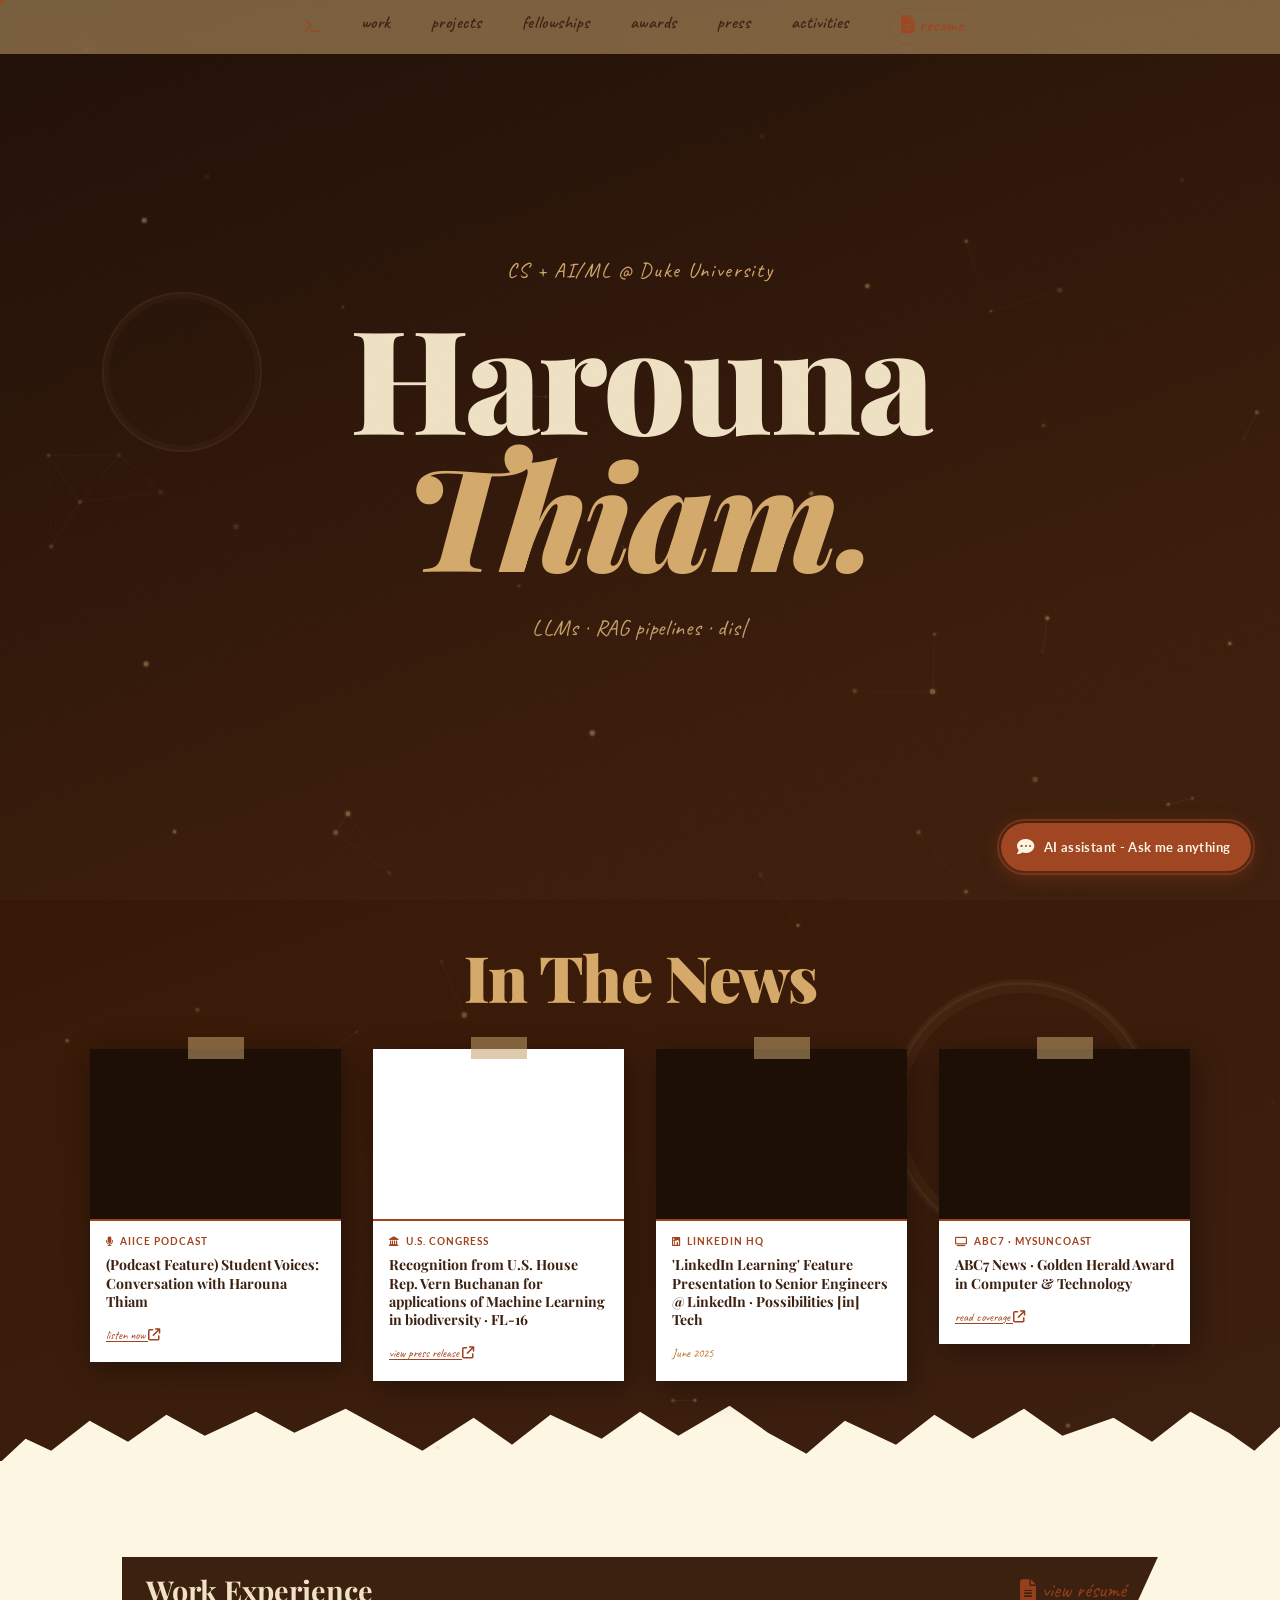
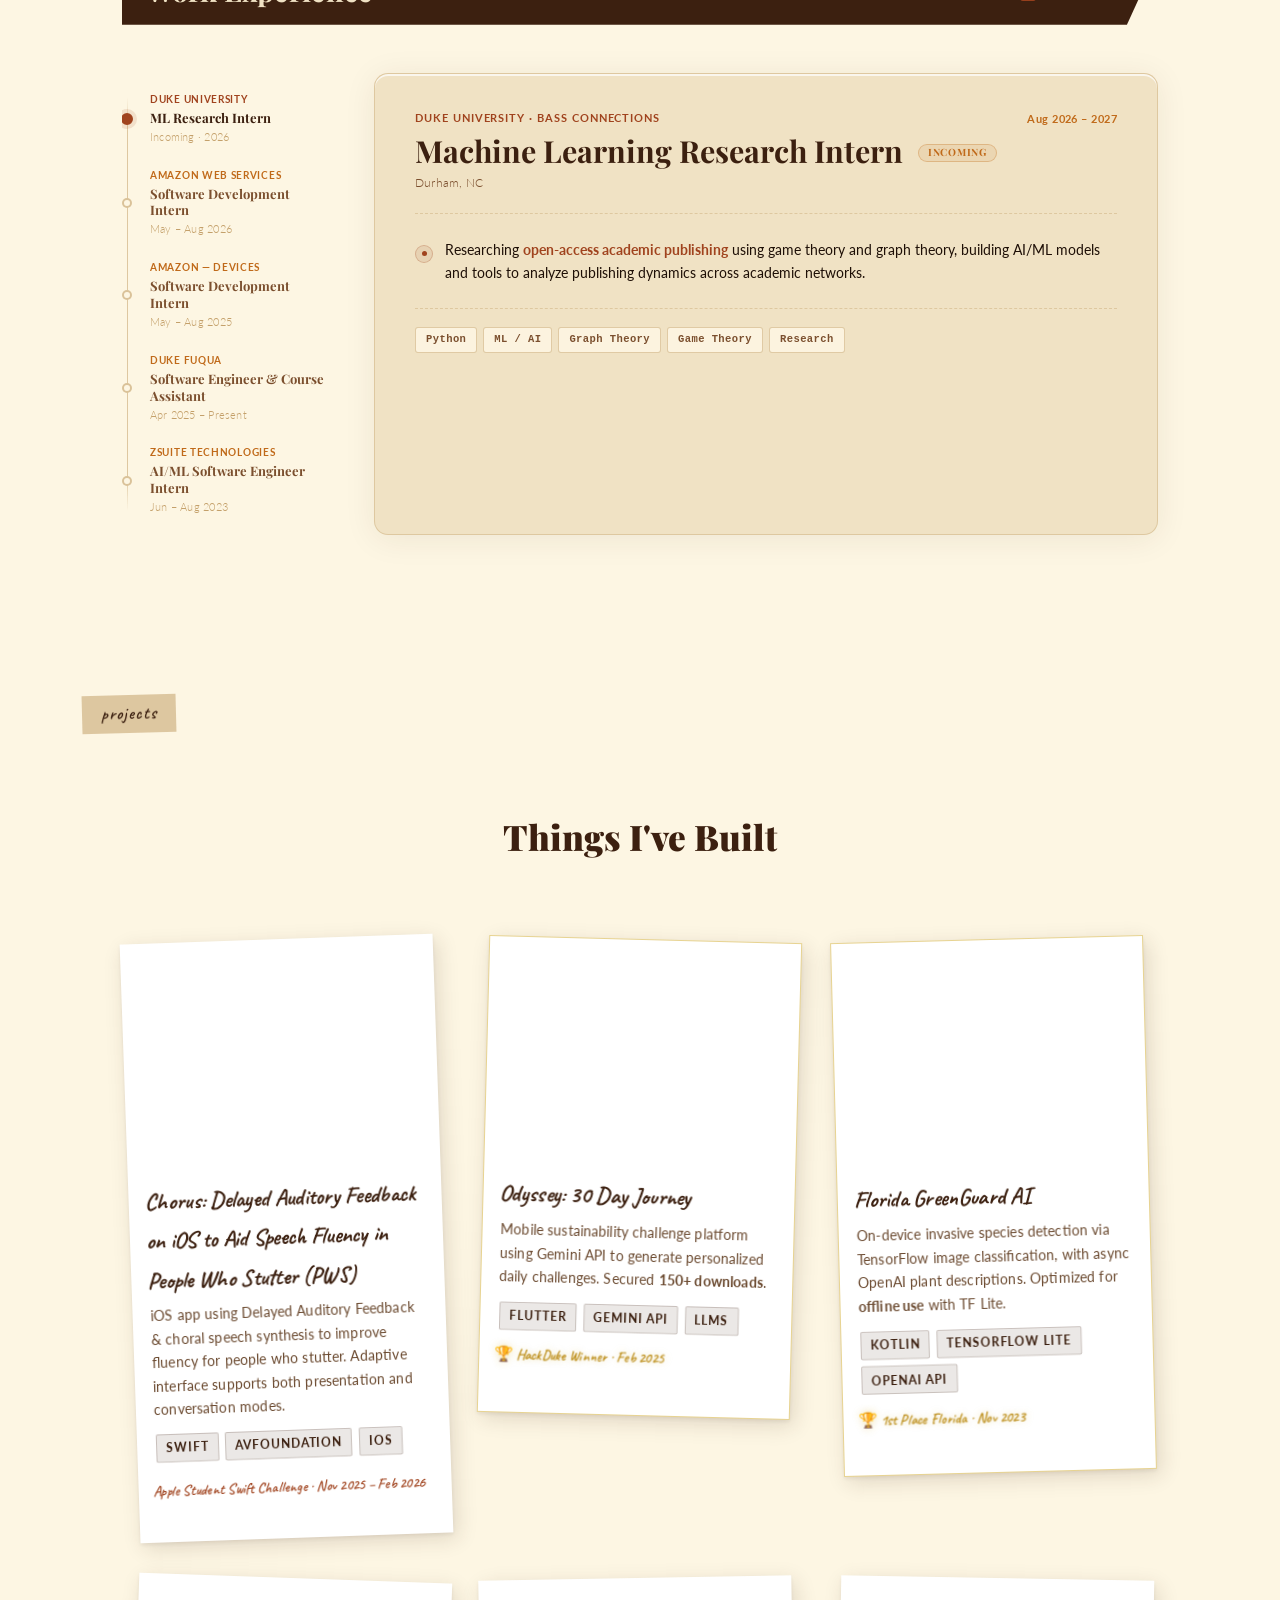
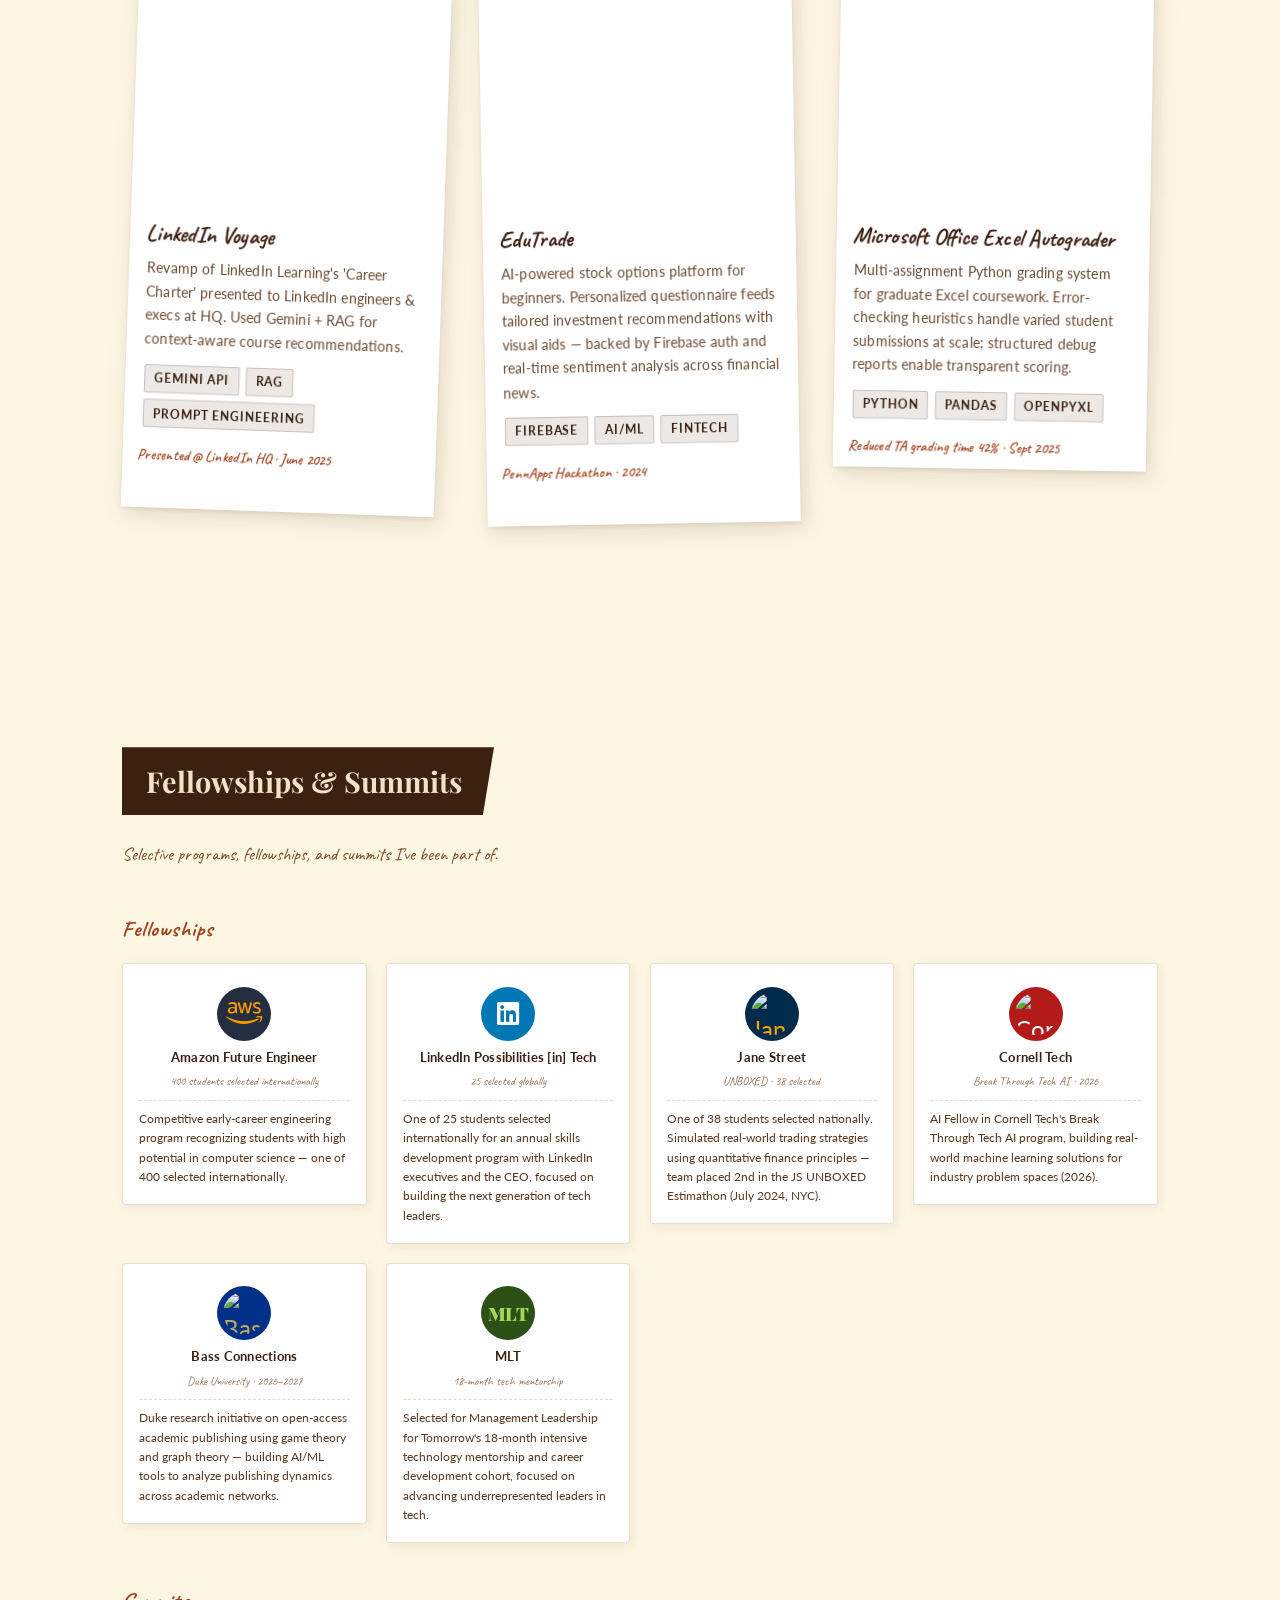
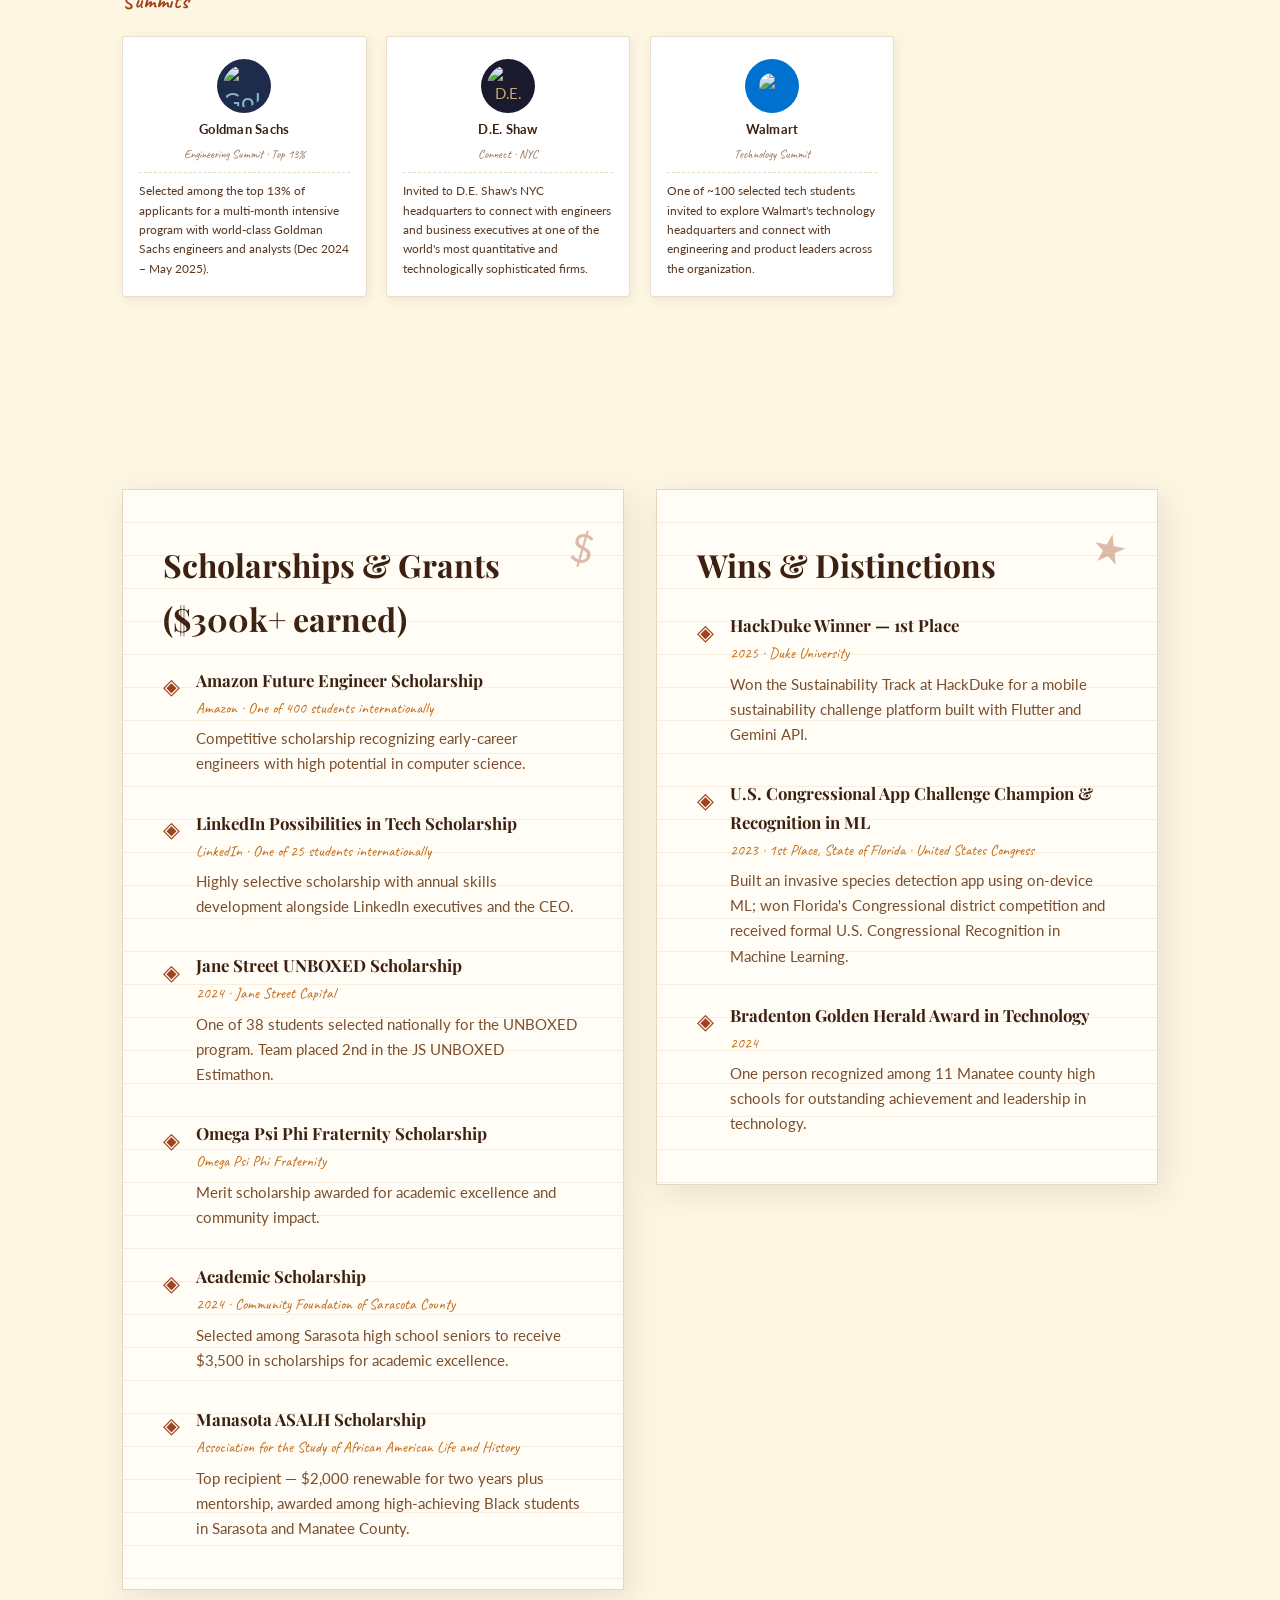
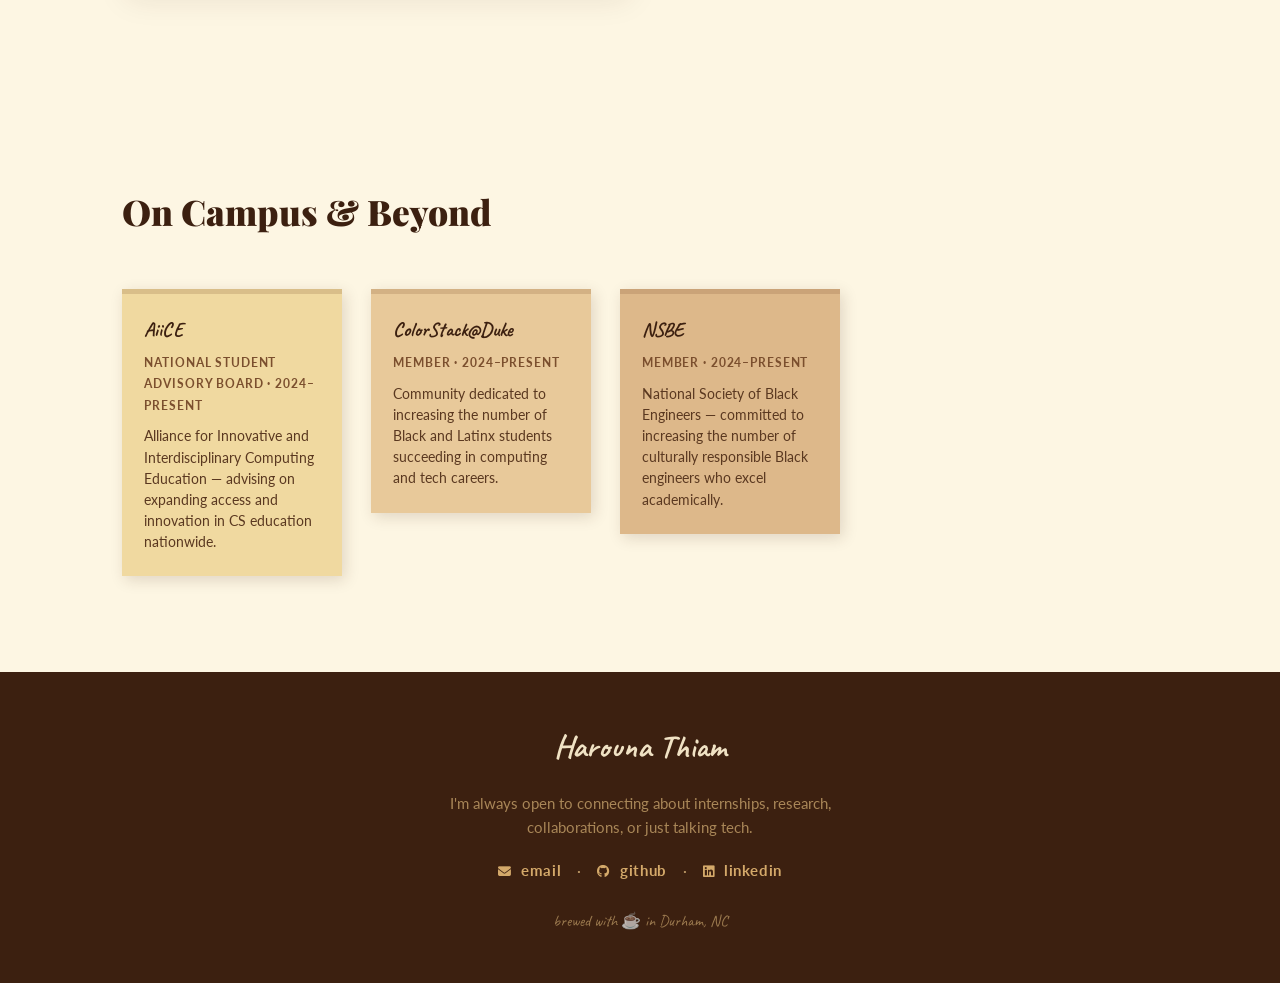
==== legacy-website/index-unused.html @ ed415235 "compressed legacy code into new directory" ====
<!DOCTYPE html>
<html lang="en">
<head>
  <meta charset="UTF-8" />
  <meta name="viewport" content="width=device-width, initial-scale=1.0" />
  <title>Harouna Thiam</title>
  <link rel="icon" type="image/png" href="favicon.png" />
  <link rel="preconnect" href="https://fonts.googleapis.com" />
  <link href="https://fonts.googleapis.com/css2?family=Playfair+Display:ital,wght@0,400;0,700;0,900;1,400;1,700&family=Caveat:wght@400;600;700&family=Lato:wght@300;400;700&display=swap" rel="stylesheet" />
  <link rel="stylesheet" href="https://cdnjs.cloudflare.com/ajax/libs/font-awesome/6.5.2/css/all.min.css" crossorigin="anonymous" />
  <link rel="stylesheet" href="styles.css" />
  <meta property="og:title" content="Harouna Thiam" />
  <meta property="og:description" content="CS + AI/ML @ Duke University. SWE Intern @ AWS EKS." />
  <meta property="og:image" content="https://www.harounathiam.dev/logos-assets/og-image.png" />
  <meta property="og:url" content="https://www.harounathiam.dev" />
  <meta property="og:type" content="website" />
</head>
<body>

  <!-- Grain overlay -->
  <div class="grain"></div>

  <!-- Nav -->
  <nav class="tape-nav">
    <div class="tape-strip">
      <span class="nav-icon"><i class="fa-solid fa-terminal"></i></span>
      <a href="#work">work</a>
      <a href="#projects">projects</a>
      <a href="#affiliations">fellowships</a>
      <a href="#awards">awards</a>
      <a href="#press">press</a>
      <a href="#extras">activities</a>
      <a href="Harouna_Thiam-Resume-.pdf" target="_blank" rel="noopener" class="nav-resume"><i class="fa-solid fa-file-lines"></i> resume</a>
    </div>
  </nav>

  <!-- ═══════════════════════ HERO ═══════════════════════ -->
  <div class="hero-press-wrapper">
    <canvas id="hero-canvas"></canvas>
    <div class="coffee-ring ring-1"></div>
    <div class="coffee-ring ring-2"></div>

    <section class="hero" id="home">
      <div class="hero-content">
        <p class="hero-label caveat">CS + AI/ML @ Duke University</p>
        <h1 class="hero-name">Harouna<br /><em>Thiam.</em></h1>
        <p class="hero-sub caveat" id="typewriter"></p>
      </div>
    </section>

    <!-- ═══════════════════════ PRESS STRIP ═══════════════════════ -->
    <div class="press-strip" id="press">
    <div class="press-inner">
      <h3 class="press-heading">In The News</h3>
      <div class="press-cards">

        <a class="press-card reveal" href="https://podcasts.apple.com/us/podcast/student-voices-conversation-with-harouna-thiam/id1869111742?i=1000761312478" target="_blank" rel="noopener" style="--prot: -2deg; --delay: 0s">
          <div class="press-card-img" style="background-image: url('logos-assets/Podcast.png'); background-size: cover; background-position: 20% center;"></div>
          <div class="press-card-body">
            <span class="press-card-tag"><i class="fa-solid fa-microphone"></i> AiiCE Podcast</span>
            <p class="press-card-title">(Podcast Feature) Student Voices: Conversation with Harouna Thiam</p>
            <span class="press-card-cta caveat">listen now <i class="fa-solid fa-arrow-up-right-from-square"></i></span>
          </div>
        </a>

        <a class="press-card reveal" href="https://www.congressionalappchallenge.us/23-fl16/" target="_blank" rel="noopener" style="--prot: 1.5deg; --delay: 0.1s">
          <div class="press-card-img" style="background-image: url('logos-assets/Hackathon_pic.png'); background-size: cover; background-position: center top; background-color: #fff;"></div>
          <div class="press-card-body">
            <span class="press-card-tag"><i class="fa-solid fa-landmark"></i> U.S. Congress</span>
            <p class="press-card-title">Recognition from U.S. House Rep. Vern Buchanan for applications of Machine Learning in biodiversity · FL&#8209;16</p>
            <span class="press-card-cta caveat">view press release <i class="fa-solid fa-arrow-up-right-from-square"></i></span>
          </div>
        </a>

        <div class="press-card reveal" style="--prot: -1.5deg; --delay: 0.2s">
          <div class="press-card-img" style="background-image: url('logos-assets/Presentation_pic.jpeg'); background-size: cover; background-position: center 15%;"></div>
          <div class="press-card-body">
            <span class="press-card-tag"><i class="fa-brands fa-linkedin"></i> LinkedIn HQ</span>
            <p class="press-card-title">'LinkedIn Learning' Feature Presentation to Senior Engineers @ LinkedIn · Possibilities [in] Tech</p>
            <span class="press-card-date caveat">June 2025</span>
          </div>
        </div>

        <a class="press-card reveal" href="https://www.mysuncoast.com/2024/04/12/47th-annual-golden-herald-awards-honor-manatee-county-students/" target="_blank" rel="noopener" style="--prot: 2deg; --delay: 0.3s">
          <div class="press-card-img" style="background-image: url('logos-assets/Award_pic.png'); background-size: cover; background-position: center center;"></div>
          <div class="press-card-body">
            <span class="press-card-tag"><i class="fa-solid fa-tv"></i> ABC7 · MySuncoast</span>
            <p class="press-card-title">ABC7 News · Golden Herald Award in Computer &amp; Technology</p>
            <span class="press-card-cta caveat">read coverage <i class="fa-solid fa-arrow-up-right-from-square"></i></span>
          </div>
        </a>

      </div>
    </div>
  </div>

    <div class="torn-bottom"></div>
  </div><!-- /.hero-press-wrapper -->

  <!-- ═══════════════════════ WORK ═══════════════════════ -->
  <section class="section work-section" id="work">
    <div class="section-header-strip reveal" style="display:flex; align-items:center; justify-content:space-between;">
      <h2>Work Experience</h2>
      <a href="Harouna_Thiam-Resume-.pdf" target="_blank" rel="noopener" class="resume-link-inline caveat"><i class="fa-solid fa-file-lines"></i> view résumé</a>
    </div>

    <div class="exp-container reveal" id="exp-container">

      <!-- Mobile dot indicators -->
      <div class="exp-dots" id="exp-dots"></div>

      <!-- LEFT: timeline nav -->
      <nav class="exp-timeline" aria-label="Experience list">

        <div class="exp-timeline-item active" data-target="exp-bass" role="button" tabindex="0">
          <div class="exp-tl-company">Duke University</div>
          <div class="exp-tl-role">ML Research Intern</div>
          <div class="exp-tl-date">Incoming · 2026</div>
        </div>

        <div class="exp-timeline-item" data-target="exp-eks" role="button" tabindex="0">
          <div class="exp-tl-company">Amazon Web Services</div>
          <div class="exp-tl-role">Software Development Intern</div>
          <div class="exp-tl-date">May – Aug 2026</div>
        </div>

        <div class="exp-timeline-item" data-target="exp-tablet" role="button" tabindex="0">
          <div class="exp-tl-company">Amazon — Devices</div>
          <div class="exp-tl-role">Software Development Intern</div>
          <div class="exp-tl-date">May – Aug 2025</div>
        </div>

        <div class="exp-timeline-item" data-target="exp-fuqua" role="button" tabindex="0">
          <div class="exp-tl-company">Duke Fuqua</div>
          <div class="exp-tl-role">Software Engineer &amp; Course Assistant</div>
          <div class="exp-tl-date">Apr 2025 – Present</div>
        </div>

        <div class="exp-timeline-item" data-target="exp-zsuite" role="button" tabindex="0">
          <div class="exp-tl-company">ZSuite Technologies</div>
          <div class="exp-tl-role">AI/ML Software Engineer Intern</div>
          <div class="exp-tl-date">Jun – Aug 2023</div>
        </div>

      </nav>

      <!-- RIGHT: detail panels -->
      <div class="exp-detail">

        <!-- AWS EKS -->
        <div class="exp-panel" id="exp-eks">
          <div class="exp-panel-header">
            <div class="exp-panel-header-left">
              <div class="exp-panel-eyebrow">Amazon Web Services · Elastic Kubernetes Service</div>
              <h3 class="exp-panel-role">
                Software Development Intern
                <span class="exp-status-badge badge-returning">Returning</span>
              </h3>
              <div class="exp-panel-meta">Santa Clara, CA</div>
            </div>
            <div class="exp-panel-date-badge">
              <div class="exp-badge-period">May – Aug 2026</div>
              <div class="exp-badge-location">Cloud-native Kubernetes</div>
            </div>
          </div>
          <div class="exp-bullets">
            <div class="exp-bullet">
              <div class="exp-bullet-dot"></div>
              <p class="exp-bullet-text">Returning internship on the EKS team, focusing on <strong>cloud-native Kubernetes infrastructure at scale</strong>.</p>
            </div>
          </div>
          <div class="exp-skills">
          </div>
        </div>

        <!-- Amazon Devices -->
        <div class="exp-panel" id="exp-tablet">
          <div class="exp-panel-header">
            <div class="exp-panel-header-left">
              <div class="exp-panel-eyebrow">Amazon · Devices — Fire Tablet Launcher</div>
              <h3 class="exp-panel-role">Software Development Intern</h3>
              <div class="exp-panel-meta">Seattle, WA</div>
            </div>
            <div class="exp-panel-date-badge">
              <div class="exp-badge-period">May – Aug 2025</div>
            </div>
          </div>
          <div class="exp-bullets">
            <div class="exp-bullet">
              <div class="exp-bullet-dot"></div>
              <p class="exp-bullet-text">Built a serverless cloud workflow using <strong>Java and AWS Step Functions</strong> to automate JSON data transformation with LLMs — reduced processing time by <strong>87%</strong> via distributed parallel map states with Bedrock.</p>
            </div>
            <div class="exp-bullet">
              <div class="exp-bullet-dot"></div>
              <p class="exp-bullet-text">Designed a callback token mechanism with <strong>TypeScript SNS listeners</strong> and Lambda gateways to synchronize validation responses.</p>
            </div>
            <div class="exp-bullet">
              <div class="exp-bullet-dot"></div>
              <p class="exp-bullet-text">Implemented an Utterance Validation Framework with <strong>S3 handoffs</strong> to validate Alexa text-to-speech across pipeline states.</p>
            </div>
            <div class="exp-bullet">
              <div class="exp-bullet-dot"></div>
              <p class="exp-bullet-text">Ensured code quality with automated testing suites (unit, integration, load) using <strong>JUnit</strong>, integrated into CI/CD.</p>
            </div>
          </div>
          <div class="exp-skills">
            <span class="exp-skill-chip">Java</span>
            <span class="exp-skill-chip">TypeScript</span>
            <span class="exp-skill-chip">AWS Bedrock</span>
            <span class="exp-skill-chip">AWS Step Functions</span>
            <span class="exp-skill-chip">AWS Lambda</span>
            <span class="exp-skill-chip">AWS SNS</span>
            <span class="exp-skill-chip">S3</span>
            <span class="exp-skill-chip">JUnit</span>
            <span class="exp-skill-chip">CI/CD</span>
          </div>
        </div>

        <!-- Fuqua -->
        <div class="exp-panel" id="exp-fuqua">
          <div class="exp-panel-header">
            <div class="exp-panel-header-left">
              <div class="exp-panel-eyebrow">Duke Fuqua School of Business · Technology &amp; Operations</div>
              <h3 class="exp-panel-role">Software Engineer &amp; Course Assistant</h3>
              <div class="exp-panel-meta">Durham, NC</div>
            </div>
            <div class="exp-panel-date-badge">
              <div class="exp-badge-period">Apr 2025 – Present</div>
            </div>
          </div>
          <div class="exp-bullets">
            <div class="exp-bullet">
              <div class="exp-bullet-dot"></div>
              <p class="exp-bullet-text">Built and deployed a course autograder using <strong>Python, Pandas, and Openpyxl</strong> — decreased TA grading time by <strong>42%</strong>.</p>
            </div>
            <div class="exp-bullet">
              <div class="exp-bullet-dot"></div>
              <p class="exp-bullet-text">Integrated generative AI prompts across <strong>150+ pages of graduate textbooks</strong> for AI-assisted learning instructions.</p>
            </div>
            <div class="exp-bullet">
              <div class="exp-bullet-dot"></div>
              <p class="exp-bullet-text">Facilitated the integration of a new <strong>LMS</strong> for AI-enhanced graduate student learning.</p>
            </div>
            <div class="exp-bullet">
              <div class="exp-bullet-dot"></div>
              <p class="exp-bullet-text">Overseeing TA team for a course of <strong>400+ students</strong>, delegating grading and coordinating logistics.</p>
            </div>
          </div>
          <div class="exp-skills">
            <span class="exp-skill-chip">Python</span>
            <span class="exp-skill-chip">Pandas</span>
            <span class="exp-skill-chip">Openpyxl</span>
            <span class="exp-skill-chip">Microsoft Office</span>
            <span class="exp-skill-chip">Excel</span>
            <span class="exp-skill-chip">LMS Integration</span>
          </div>
        </div>

        <!-- ZSuite -->
        <div class="exp-panel" id="exp-zsuite">
          <div class="exp-panel-header">
            <div class="exp-panel-header-left">
              <div class="exp-panel-eyebrow">ZSuite Technologies · Platform</div>
              <h3 class="exp-panel-role">AI/ML Software Engineer Intern</h3>
              <div class="exp-panel-meta">Remote</div>
            </div>
            <div class="exp-panel-date-badge">
              <div class="exp-badge-period">Jun – Aug 2023</div>
            </div>
          </div>
          <div class="exp-bullets">
            <div class="exp-bullet">
              <div class="exp-bullet-dot"></div>
              <p class="exp-bullet-text">Developed an <strong>LLM chatbot tool</strong> with Python and LangChain, increasing efficiency of company representative response workflows.</p>
            </div>
            <div class="exp-bullet">
              <div class="exp-bullet-dot"></div>
              <p class="exp-bullet-text">Curated relevant context to an LLM from CSV files through a <strong>vector store with Weaviate and RAG</strong>, improving query accuracy.</p>
            </div>
            <div class="exp-bullet">
              <div class="exp-bullet-dot"></div>
              <p class="exp-bullet-text">Containerized code and workspace with <strong>Docker and Jupyter Notebooks</strong> for a scalable, modular dev environment.</p>
            </div>
          </div>
          <div class="exp-skills">
            <span class="exp-skill-chip">Python</span>
            <span class="exp-skill-chip">LangChain</span>
            <span class="exp-skill-chip">Weaviate</span>
            <span class="exp-skill-chip">RAG</span>
            <span class="exp-skill-chip">Docker</span>
            <span class="exp-skill-chip">LLMs</span>
          </div>
        </div>

        <!-- Bass Connections -->
        <div class="exp-panel active" id="exp-bass">
          <div class="exp-panel-header">
            <div class="exp-panel-header-left">
              <div class="exp-panel-eyebrow">Duke University · Bass Connections</div>
              <h3 class="exp-panel-role">
                Machine Learning Research Intern
                <span class="exp-status-badge badge-incoming">Incoming</span>
              </h3>
              <div class="exp-panel-meta">Durham, NC</div>
            </div>
            <div class="exp-panel-date-badge">
              <div class="exp-badge-period">Aug 2026 – 2027</div>
            </div>
          </div>
          <div class="exp-bullets">
            <div class="exp-bullet">
              <div class="exp-bullet-dot"></div>
              <p class="exp-bullet-text">Researching <strong>open-access academic publishing</strong> using game theory and graph theory, building AI/ML models and tools to analyze publishing dynamics across academic networks.</p>
            </div>
          </div>
          <div class="exp-skills">
            <span class="exp-skill-chip">Python</span>
            <span class="exp-skill-chip">ML / AI</span>
            <span class="exp-skill-chip">Graph Theory</span>
            <span class="exp-skill-chip">Game Theory</span>
            <span class="exp-skill-chip">Research</span>
          </div>
        </div>

      </div><!-- /.exp-detail -->
    </div><!-- /.exp-container -->
  </section>

  <!-- ═══════════════════════ PROJECTS ═══════════════════════ -->
  <section class="section projects-section" id="projects">
    <div class="section-tape section-tape--left caveat">projects</div>
    <h2 class="projects-heading reveal">Things I've Built</h2>
    <div class="polaroid-grid">

      <div class="pol-container reveal" style="--rot: -2deg; --delay: 0s">
        <div class="polaroid">
          <div class="polaroid-img pol-img--1" style="--tz: 42px; background-image: url('logos-assets/chorus-image.jpg'); background-size: cover; background-position: center;"></div>
          <div class="polaroid-caption">
            <p class="caveat pol-title" style="--tz: 28px">Chorus: Delayed Auditory Feedback on iOS to Aid Speech Fluency in People Who Stutter (PWS)</p>
            <p class="pol-desc" style="--tz: 18px">iOS app using Delayed Auditory Feedback &amp; choral speech synthesis to improve fluency for people who stutter. Adaptive interface supports both presentation and conversation modes.</p>
            <div class="tag-row" style="--tz: 12px">
              <span class="tag tag--dark">Swift</span>
              <span class="tag tag--dark">AVFoundation</span>
              <span class="tag tag--dark">iOS</span>
            </div>
            <span class="pol-award caveat" style="--tz: 36px">Apple Student Swift Challenge · Nov 2025 – Feb 2026</span>
            <a href="https://github.com/harounat201/project-fluency" target="_blank" rel="noopener" class="pol-github caveat" style="--tz: 8px"><i class="fa-brands fa-github"></i> view on github</a>
          </div>
        </div>
      </div>

      <div class="pol-container pol-container--winner reveal" style="--rot: 1.5deg; --delay: 0.1s">
        <div class="polaroid polaroid--winner">
          <div class="polaroid-img pol-img--2" style="--tz: 42px; background-image: url('logos-assets/odyssey-logo.png'); background-size: cover; background-position: center;"></div>
          <div class="polaroid-caption">
            <p class="caveat pol-title" style="--tz: 28px">Odyssey: 30 Day Journey</p>
            <p class="pol-desc" style="--tz: 18px">Mobile sustainability challenge platform using Gemini API to generate personalized daily challenges. Secured <strong>150+ downloads</strong>.</p>
            <div class="tag-row" style="--tz: 12px">
              <span class="tag tag--dark">Flutter</span>
              <span class="tag tag--dark">Gemini API</span>
              <span class="tag tag--dark">LLMs</span>
            </div>
            <span class="pol-award caveat" style="--tz: 36px">🏆 HackDuke Winner · Feb 2025</span>
            <a href="https://github.com/harounat201/odyssey/tree/main" target="_blank" rel="noopener" class="pol-github caveat" style="--tz: 8px"><i class="fa-brands fa-github"></i> view on github</a>
          </div>
        </div>
      </div>

      <div class="pol-container pol-container--winner reveal" style="--rot: -1.5deg; --delay: 0.2s">
        <div class="polaroid polaroid--winner">
          <div class="polaroid-img pol-img--3" style="--tz: 42px; background-image: url('logos-assets/floridagreenguardai-logo.png'); background-size: cover; background-position: center;"></div>
          <div class="polaroid-caption">
            <p class="caveat pol-title" style="--tz: 28px">Florida GreenGuard AI</p>
            <p class="pol-desc" style="--tz: 18px">On-device invasive species detection via TensorFlow image classification, with async OpenAI plant descriptions. Optimized for <strong>offline use</strong> with TF Lite.</p>
            <div class="tag-row" style="--tz: 12px">
              <span class="tag tag--dark">Kotlin</span>
              <span class="tag tag--dark">TensorFlow Lite</span>
              <span class="tag tag--dark">OpenAI API</span>
            </div>
            <span class="pol-award caveat" style="--tz: 36px">🏆 1st Place Florida · Nov 2023</span>
            <a href="https://github.com/harounat201/florida-greenguard-ai" target="_blank" rel="noopener" class="pol-github caveat" style="--tz: 8px"><i class="fa-brands fa-github"></i> view on github</a>
          </div>
        </div>
      </div>

      <div class="pol-container reveal" style="--rot: 2deg; --delay: 0.3s">
        <div class="polaroid">
          <div class="polaroid-img pol-img--4" style="--tz: 42px; background-image: url('logos-assets/linkedinvoyage-logo.png'); background-size: cover; background-position: center;"></div>
          <div class="polaroid-caption">
            <p class="caveat pol-title" style="--tz: 28px">LinkedIn Voyage</p>
            <p class="pol-desc" style="--tz: 18px">Revamp of LinkedIn Learning's 'Career Charter' presented to LinkedIn engineers &amp; execs at HQ. Used Gemini + RAG for context-aware course recommendations.</p>
            <div class="tag-row" style="--tz: 12px">
              <span class="tag tag--dark">Gemini API</span>
              <span class="tag tag--dark">RAG</span>
              <span class="tag tag--dark">Prompt Engineering</span>
            </div>
            <span class="pol-award caveat" style="--tz: 36px">Presented @ LinkedIn HQ · June 2025</span>
            <a href="https://github.com/harounat201/Possibilities-hack-Voyagers" target="_blank" rel="noopener" class="pol-github caveat" style="--tz: 8px"><i class="fa-brands fa-github"></i> view on github</a>
          </div>
        </div>
      </div>

      <div class="pol-container reveal" style="--rot: -1deg; --delay: 0.4s">
        <div class="polaroid">
          <div class="polaroid-img pol-img--5" style="--tz: 42px; background-image: url('logos-assets/edutrade-logo.png'); background-size: cover; background-position: center;"></div>
          <div class="polaroid-caption">
            <p class="caveat pol-title" style="--tz: 28px">EduTrade</p>
            <p class="pol-desc" style="--tz: 18px">AI-powered stock options platform for beginners. Personalized questionnaire feeds tailored investment recommendations with visual aids — backed by Firebase auth and real-time sentiment analysis across financial news.</p>
            <div class="tag-row" style="--tz: 12px">
              <span class="tag tag--dark">Firebase</span>
              <span class="tag tag--dark">AI/ML</span>
              <span class="tag tag--dark">FinTech</span>
            </div>
            <span class="pol-award caveat" style="--tz: 36px">PennApps Hackathon · 2024</span>
            <a href="https://github.com/harounat201/edutrade" target="_blank" rel="noopener" class="pol-github caveat" style="--tz: 8px"><i class="fa-brands fa-github"></i> view on github</a>
          </div>
        </div>
      </div>

      <div class="pol-container reveal" style="--rot: 1deg; --delay: 0.5s">
        <div class="polaroid">
          <div class="polaroid-img pol-img--6" style="--tz: 42px; background-image: url('logos-assets/msofficeproject-logo.png'); background-size: cover; background-position: center;"></div>
          <div class="polaroid-caption">
            <p class="caveat pol-title" style="--tz: 28px">Microsoft Office Excel Autograder</p>
            <p class="pol-desc" style="--tz: 18px">Multi-assignment Python grading system for graduate Excel coursework. Error-checking heuristics handle varied student submissions at scale; structured debug reports enable transparent scoring.</p>
            <div class="tag-row" style="--tz: 12px">
              <span class="tag tag--dark">Python</span>
              <span class="tag tag--dark">Pandas</span>
              <span class="tag tag--dark">Openpyxl</span>
            </div>
            <span class="pol-award caveat" style="--tz: 36px">Reduced TA grading time 42% · Sept 2025</span>
          </div>
        </div>
      </div>

    </div>
  </section>

  <!-- ═══════════════════════ AFFILIATIONS ═══════════════════════ -->
  <section class="section affiliations-section" id="affiliations">
    <div class="section-header-strip reveal">
      <h2>Fellowships &amp; Summits</h2>
    </div>
    <p class="affiliations-sub reveal caveat">Selective programs, fellowships, and summits I've been part of.</p>

    <!-- ── Fellowships ── -->
    <h3 class="affil-subhead reveal caveat">Fellowships</h3>
    <div class="logo-wall">

      <div class="logo-tile reveal" style="--delay: 0s">
        <div class="logo-mark logo-aws"><i class="fa-brands fa-aws"></i></div>
        <p class="logo-name">Amazon Future Engineer</p>
        <p class="logo-sub caveat">400 students selected internationally</p>
        <p class="logo-desc">Competitive early-career engineering program recognizing students with high potential in computer science — one of 400 selected internationally.</p>
      </div>

      <div class="logo-tile reveal" style="--delay: 0.1s">
        <div class="logo-mark logo-li"><i class="fa-brands fa-linkedin"></i></div>
        <p class="logo-name">LinkedIn Possibilities [in] Tech</p>
        <p class="logo-sub caveat">25 selected globally</p>
        <p class="logo-desc">One of 25 students selected internationally for an annual skills development program with LinkedIn executives and the CEO, focused on building the next generation of tech leaders.</p>
      </div>

      <div class="logo-tile reveal" style="--delay: 0.2s">
        <div class="logo-mark logo-js"><img src="logos-assets/janestreet-logo.jpeg" alt="Jane Street" class="logo-real-img" /></div>
        <p class="logo-name">Jane Street</p>
        <p class="logo-sub caveat">UNBOXED · 38 selected</p>
        <p class="logo-desc">One of 38 students selected nationally. Simulated real-world trading strategies using quantitative finance principles — team placed 2nd in the JS UNBOXED Estimathon (July 2024, NYC).</p>
      </div>

      <div class="logo-tile reveal" style="--delay: 0.3s">
        <div class="logo-mark logo-cornell"><img src="logos-assets/cornell-tech-logo.png" alt="Cornell Tech" class="logo-real-img" /></div>
        <p class="logo-name">Cornell Tech</p>
        <p class="logo-sub caveat">Break Through Tech AI · 2026</p>
        <p class="logo-desc">AI Fellow in Cornell Tech's Break Through Tech AI program, building real-world machine learning solutions for industry problem spaces (2026).</p>
      </div>

      <div class="logo-tile reveal" style="--delay: 0.4s">
        <div class="logo-mark logo-bass"><img src="logos-assets/bass-connections-logo.png" alt="Bass Connections" class="logo-real-img" /></div>
        <p class="logo-name">Bass Connections</p>
        <p class="logo-sub caveat">Duke University · 2026–2027</p>
        <p class="logo-desc">Duke research initiative on open-access academic publishing using game theory and graph theory — building AI/ML tools to analyze publishing dynamics across academic networks.</p>
      </div>

      <div class="logo-tile reveal" style="--delay: 0.5s">
        <div class="logo-mark logo-mlt"><span class="logo-letter">MLT</span></div>
        <p class="logo-name">MLT</p>
        <p class="logo-sub caveat">18-month tech mentorship</p>
        <p class="logo-desc">Selected for Management Leadership for Tomorrow's 18-month intensive technology mentorship and career development cohort, focused on advancing underrepresented leaders in tech.</p>
      </div>

    </div>

    <!-- ── Summits ── -->
    <h3 class="affil-subhead reveal caveat">Summits</h3>
    <div class="logo-wall logo-wall--summits">

      <div class="logo-tile reveal" style="--delay: 0s">
        <div class="logo-mark logo-gs"><img src="logos-assets/goldmansachs-logo.jpeg" alt="Goldman Sachs" class="logo-real-img" /></div>
        <p class="logo-name">Goldman Sachs</p>
        <p class="logo-sub caveat">Engineering Summit · Top 13%</p>
        <p class="logo-desc">Selected among the top 13% of applicants for a multi-month intensive program with world-class Goldman Sachs engineers and analysts (Dec 2024 – May 2025).</p>
      </div>

      <div class="logo-tile reveal" style="--delay: 0.14s">
        <div class="logo-mark logo-deshaw"><img src="logos-assets/deshaw-logo.jpeg" alt="D.E. Shaw" class="logo-real-img" /></div>
        <p class="logo-name">D.E. Shaw</p>
        <p class="logo-sub caveat">Connect · NYC</p>
        <p class="logo-desc">Invited to D.E. Shaw's NYC headquarters to connect with engineers and business executives at one of the world's most quantitative and technologically sophisticated firms.</p>
      </div>

      <div class="logo-tile reveal" style="--delay: 0.28s">
        <div class="logo-mark logo-walmart-img">
          <img src="logos-assets/walmart-logo.png" alt="Walmart" class="logo-real-img" />
        </div>
        <p class="logo-name">Walmart</p>
        <p class="logo-sub caveat">Technology Summit</p>
        <p class="logo-desc">One of ~100 selected tech students invited to explore Walmart's technology headquarters and connect with engineering and product leaders across the organization.</p>
      </div>

    </div>
  </section>

  <!-- ═══════════════════════ AWARDS ═══════════════════════ -->
  <section class="section awards-section" id="awards">
    <div class="awards-grid">

      <!-- Scholarships -->
      <div class="awards-paper reveal" style="--delay: 0s">
        <div class="stamp-corner">$</div>
        <h2 class="section-title">Scholarships & Grants ($300k+ earned)</h2>
        <ul class="awards-list">

          <li class="award-item reveal" style="--delay: 0.06s">
            <span class="award-icon">◈</span>
            <div>
              <strong>Amazon Future Engineer Scholarship</strong>
              <span class="award-meta caveat">Amazon · One of 400 students internationally</span>
              <p>Competitive scholarship recognizing early-career engineers with high potential in computer science.</p>
            </div>
          </li>

          <li class="award-item reveal" style="--delay: 0.12s">
            <span class="award-icon">◈</span>
            <div>
              <strong>LinkedIn Possibilities in Tech Scholarship</strong>
              <span class="award-meta caveat">LinkedIn · One of 25 students internationally</span>
              <p>Highly selective scholarship with annual skills development alongside LinkedIn executives and the CEO.</p>
            </div>
          </li>

          <li class="award-item reveal" style="--delay: 0.18s">
            <span class="award-icon">◈</span>
            <div>
              <strong>Jane Street UNBOXED Scholarship</strong>
              <span class="award-meta caveat">2024 · Jane Street Capital</span>
              <p>One of 38 students selected nationally for the UNBOXED program. Team placed 2nd in the JS UNBOXED Estimathon.</p>
            </div>
          </li>

          <li class="award-item reveal" style="--delay: 0.24s">
            <span class="award-icon">◈</span>
            <div>
              <strong>Omega Psi Phi Fraternity Scholarship</strong>
              <span class="award-meta caveat">Omega Psi Phi Fraternity</span>
              <p>Merit scholarship awarded for academic excellence and community impact.</p>
            </div>
          </li>

          <li class="award-item reveal" style="--delay: 0.30s">
            <span class="award-icon">◈</span>
            <div>
              <strong>Academic Scholarship</strong>
              <span class="award-meta caveat">2024 · Community Foundation of Sarasota County</span>
              <p>Selected among Sarasota high school seniors to receive $3,500 in scholarships for academic excellence.</p>
            </div>
          </li>

          <li class="award-item reveal" style="--delay: 0.36s">
            <span class="award-icon">◈</span>
            <div>
              <strong>Manasota ASALH Scholarship</strong>
              <span class="award-meta caveat">Association for the Study of African American Life and History</span>
              <p>Top recipient — $2,000 renewable for two years plus mentorship, awarded among high-achieving Black students in Sarasota and Manatee County.</p>
            </div>
          </li>

        </ul>
      </div>

      <!-- Hackathon Wins & Distinctions -->
      <div class="awards-paper reveal" style="--delay: 0.1s">
        <div class="stamp-corner">★</div>
        <h2 class="section-title">Wins &amp; Distinctions</h2>
        <ul class="awards-list">

          <li class="award-item reveal" style="--delay: 0.16s">
            <span class="award-icon">◈</span>
            <div>
              <strong>HackDuke Winner — 1st Place</strong>
              <span class="award-meta caveat">2025 · Duke University</span>
              <p>Won the Sustainability Track at HackDuke for a mobile sustainability challenge platform built with Flutter and Gemini API.</p>
            </div>
          </li>

          <li class="award-item reveal" style="--delay: 0.22s">
            <span class="award-icon">◈</span>
            <div>
              <strong>U.S. Congressional App Challenge Champion &amp; Recognition in ML</strong>
              <span class="award-meta caveat">2023 · 1st Place, State of Florida · United States Congress</span>
              <p>Built an invasive species detection app using on-device ML; won Florida's Congressional district competition and received formal U.S. Congressional Recognition in Machine Learning.</p>
            </div>
          </li>

          <li class="award-item reveal" style="--delay: 0.28s">
            <span class="award-icon">◈</span>
            <div>
              <strong>Bradenton Golden Herald Award in Technology</strong>
              <span class="award-meta caveat">2024</span>
              <p>One person recognized among 11 Manatee county high schools for outstanding achievement and leadership in technology.</p>
            </div>
          </li>

        </ul>
      </div>

    </div>
  </section>

  <!-- ═══════════════════════ EXTRACURRICULARS ═══════════════════════ -->
  <section class="section extras-section" id="extras">
    <h2 class="extras-heading reveal">On Campus &amp; Beyond</h2>
    <div class="notes-grid">

      <div class="sticky-note reveal" style="--note-color: #f0d9a0; --rot: -1.5deg; --delay: 0s">
        <p class="caveat note-org">AiiCE</p>
        <p class="note-role">National Student Advisory Board · 2024–Present</p>
        <p class="note-desc">Alliance for Innovative and Interdisciplinary Computing Education — advising on expanding access and innovation in CS education nationwide.</p>
      </div>

      <div class="sticky-note reveal" style="--note-color: #e8c99a; --rot: 1deg; --delay: 0.1s">
        <p class="caveat note-org">ColorStack@Duke</p>
        <p class="note-role">Member · 2024–Present</p>
        <p class="note-desc">Community dedicated to increasing the number of Black and Latinx students succeeding in computing and tech careers.</p>
      </div>

      <div class="sticky-note reveal" style="--note-color: #ddb88a; --rot: -0.5deg; --delay: 0.2s">
        <p class="caveat note-org">NSBE</p>
        <p class="note-role">Member · 2024–Present</p>
        <p class="note-desc">National Society of Black Engineers — committed to increasing the number of culturally responsible Black engineers who excel academically.</p>
      </div>

    </div>
  </section>

  <!-- ═══════════════════════ FOOTER ═══════════════════════ -->
  <footer class="site-footer">
    <div class="footer-inner">
      <p class="caveat footer-name">Harouna Thiam</p>
      <p class="footer-tagline">I'm always open to connecting about internships, research, collaborations, or just talking tech.</p>
      <div class="footer-links">
        <a href="mailto:thiamharouna201@gmail.com"><i class="fa-solid fa-envelope"></i> email</a>
        <span>·</span>
        <a href="https://github.com/harounat201" target="_blank"><i class="fa-brands fa-github"></i> github</a>
        <span>·</span>
        <a href="https://linkedin.com/in/harounathiam" target="_blank"><i class="fa-brands fa-linkedin"></i> linkedin</a>
      </div>
      <p class="footer-credit caveat">brewed with ☕ in Durham, NC</p>
    </div>
  </footer>

  <!-- ── Chat Widget ── -->
  <div id="chat-widget" aria-label="Chat with Harouna's assistant">
    <button id="chat-toggle" aria-label="Open chat">
      <i class="fa-solid fa-comment-dots chat-icon-open"></i>
      <span class="chat-label">AI assistant - Ask me anything</span>
      <i class="fa-solid fa-xmark chat-icon-close"></i>
    </button>

    <div id="chat-panel" role="dialog" aria-label="Chat panel" hidden>
      <div id="chat-header">
        <span class="caveat chat-title">Ask about Harouna</span>
      </div>
      <div id="chat-messages">
        <div class="chat-msg chat-msg--bot">
          <p>Hey! I'm Harouna's AI assistant. Ask me anything about his experience, projects, or background.</p>
        </div>
      </div>
      <div id="chat-suggestions">
        <button class="suggestion-chip" type="button">What's something fun about Harouna?</button>
        <button class="suggestion-chip" type="button">What's Harouna's experience with AWS technologies?</button>
      </div>
      <form id="chat-form" autocomplete="off">
        <input id="chat-input" type="text" placeholder="Ask a question…" maxlength="300" />
        <button type="submit" aria-label="Send">
          <i class="fa-solid fa-paper-plane"></i>
        </button>
      </form>
    </div>
  </div>

  <script src="script.js"></script>
</body>
</html>
---- legacy-website/styles.css ----
/* ── Variables ─────────────────────────────────────────── */
:root {
  --cream:       #FDF6E3;
  --parchment:   #F0E2C4;
  --kraft:       #C4A06A;
  --warm-brown:  #7B4F2E;
  --dark-brown:  #3C2010;
  --ink:         #1E0F06;
  --rust:        #A0431E;
  --amber:       #C06A1A;
  --tan:         #D4A96A;
  --tape-color:  rgba(196,160,106,0.55);

  --font-display: 'Playfair Display', Georgia, serif;
  --font-hand:    'Caveat', cursive;
  --font-body:    'Lato', sans-serif;
}

/* ── Reset ─────────────────────────────────────────────── */
*, *::before, *::after { box-sizing: border-box; margin: 0; padding: 0; }
html { scroll-behavior: smooth; background: var(--cream); }
body {
  background: transparent; /* dot-bg canvas is the page background */
  color: var(--ink);
  font-family: var(--font-body);
  font-size: 16px;
  line-height: 1.7;
  overflow-x: hidden;
}

/* ── Dot-grid background canvas ────────────────────────── */
#dot-bg {
  position: fixed;
  inset: 0;
  width: 100vw;
  height: 100vh;
  z-index: -1;
  pointer-events: none;
}
a { color: inherit; text-decoration: none; }
strong { font-weight: 700; }
.caveat { font-family: var(--font-hand); }

/* ── Grain Overlay ─────────────────────────────────────── */
.grain {
  position: fixed;
  inset: 0;
  pointer-events: none;
  z-index: 9999;
  opacity: 0.06;
  background-image: url("data:image/svg+xml,%3Csvg viewBox='0 0 200 200' xmlns='http://www.w3.org/2000/svg'%3E%3Cfilter id='n'%3E%3CfeTurbulence type='fractalNoise' baseFrequency='0.9' numOctaves='4' stitchTiles='stitch'/%3E%3C/filter%3E%3Crect width='100%25' height='100%25' filter='url(%23n)'/%3E%3C/svg%3E");
  background-size: 180px 180px;
}

/* ── Nav ───────────────────────────────────────────────── */
.tape-nav {
  position: fixed;
  top: 0;
  left: 0;
  right: 0;
  z-index: 100;
  display: flex;
  justify-content: center;
  padding: 0;
}
.tape-strip {
  background: var(--tape-color);
  backdrop-filter: blur(6px);
  -webkit-backdrop-filter: blur(6px);
  border-bottom: 1px solid rgba(124, 80, 46, 0.2);
  display: flex;
  gap: 0;
  padding: 0.5rem 2rem;
  width: 100%;
  justify-content: center;
  gap: 2.5rem;
}
.nav-icon {
  color: var(--rust);
  font-size: 0.9rem;
  opacity: 0.75;
  pointer-events: none;
  display: flex;
  align-items: center;
}
.tape-strip a {
  font-family: var(--font-hand);
  font-size: 1.1rem;
  font-weight: 600;
  color: var(--dark-brown);
  letter-spacing: 0.03em;
  transition: color 0.2s;
  position: relative;
}
.tape-strip a.nav-active { color: var(--rust); }
.tape-strip a::after {
  content: '';
  position: absolute;
  bottom: -2px;
  left: 0;
  right: 0;
  height: 2px;
  background: var(--rust);
  transform: scaleX(0);
  transform-origin: left;
  transition: transform 0.25s ease;
}
.tape-strip a:hover { color: var(--rust); }
.tape-strip a:hover::after { transform: scaleX(1); }
.nav-resume {
  color: var(--rust) !important;
  border: 1.5px solid rgba(160,67,30,0.35);
  border-radius: 20px;
  padding: 0.15rem 0.7rem !important;
  font-size: 0.95rem;
  transition: background 0.2s, color 0.2s !important;
}
.nav-resume:hover {
  background: var(--rust) !important;
  color: var(--cream) !important;
  border-color: var(--rust);
}
.nav-resume::after { display: none !important; }

/* ── Resume link in work header ────────────────────────── */
.resume-link {
  font-size: 1rem;
  color: var(--rust);
  text-decoration: none;
  display: flex;
  align-items: center;
  gap: 0.35rem;
  opacity: 0.85;
  transition: opacity 0.2s, color 0.2s;
  white-space: nowrap;
}
.resume-link:hover { opacity: 1; color: var(--warm-brown); }
.resume-link-inline {
  font-size: 1.35rem;
  color: var(--rust);
  text-decoration: none;
  display: flex;
  align-items: center;
  gap: 0.4rem;
  white-space: nowrap;
  transition: color 0.2s, opacity 0.2s;
  opacity: 0.9;
}
.resume-link-inline:hover { opacity: 1; color: var(--warm-brown); }

/* ── Hero + Press wrapper (shared animated background) ──── */
.hero-press-wrapper {
  position: relative;
  background: linear-gradient(160deg, #1c0c04 0%, #3a1a08 55%, #3C2010 100%);
  overflow: hidden;
}

/* ── Hero ──────────────────────────────────────────────── */
.hero {
  min-height: 100vh;
  background: none;
  display: flex;
  align-items: center;
  justify-content: center;
  position: relative;
}
.coffee-ring {
  position: absolute;
  border-radius: 50%;
  border: 2px solid rgba(196,160,106,0.18);
  pointer-events: none;
}
.ring-1 {
  width: 260px;
  height: 260px;
  bottom: 15%;
  right: 10%;
  border-width: 3px;
  border-color: rgba(196,160,106,0.12);
  box-shadow: inset 0 0 0 8px rgba(196,160,106,0.05), 0 0 0 3px rgba(196,160,106,0.06);
}
.ring-2 {
  width: 160px;
  height: 160px;
  top: 20%;
  left: 8%;
  border-color: rgba(196,160,106,0.1);
  box-shadow: inset 0 0 0 5px rgba(196,160,106,0.04);
}
.hero-content {
  text-align: center;
  position: relative;
  z-index: 2;
  padding: 2rem;
}
.press-strip .press-inner,
.press-strip .press-cards,
.press-strip .press-heading {
  position: relative;
  z-index: 2;
}
.hero-label {
  color: var(--tan);
  font-size: 1.3rem;
  letter-spacing: 0.08em;
  margin-bottom: 1.2rem;
  opacity: 0.9;
}
.hero-name {
  font-family: var(--font-display);
  font-size: clamp(4rem, 12vw, 9rem);
  font-weight: 900;
  color: var(--parchment);
  line-height: 0.95;
  letter-spacing: -0.02em;
}
.hero-name em {
  font-style: italic;
  color: var(--tan);
}
.hero-sub {
  color: var(--kraft);
  font-size: 1.4rem;
  margin-top: 1.8rem;
  min-height: 2rem;
  letter-spacing: 0.03em;
}
#typewriter::after {
  content: '|';
  animation: blink 1s step-end infinite;
}
@keyframes blink { 0%,100%{opacity:1} 50%{opacity:0} }

/* ── Hero canvas — covers the full hero+press wrapper ───── */
#hero-canvas {
  position: absolute;
  inset: 0;
  width: 100%;
  height: 100%;
  z-index: 1;
  opacity: 0.55;
  pointer-events: none;
}

/* ── Terminal widget ───────────────────────────────────── */
.hero-terminal {
  margin-top: 2rem;
  width: 360px;
  max-width: 90vw;
  background: rgba(8, 4, 1, 0.82);
  border: 1px solid rgba(196,160,106,0.22);
  border-radius: 7px;
  font-family: 'Courier New', Courier, monospace;
  font-size: 0.78rem;
  box-shadow: 0 10px 40px rgba(0,0,0,0.55), 0 0 0 1px rgba(196,160,106,0.08);
  text-align: left;
  position: relative;
  z-index: 2;
  display: inline-block;
}
.terminal-bar {
  background: rgba(196,160,106,0.12);
  border-bottom: 1px solid rgba(196,160,106,0.12);
  padding: 0.45rem 0.8rem;
  display: flex;
  align-items: center;
  gap: 0.35rem;
  border-radius: 7px 7px 0 0;
}
.t-dot {
  width: 10px;
  height: 10px;
  border-radius: 50%;
  display: inline-block;
  flex-shrink: 0;
}
.t-red    { background: #ff5f57; }
.t-yellow { background: #ffbd2e; }
.t-green  { background: #28c940; }
.t-title {
  font-family: 'Courier New', monospace;
  font-size: 0.7rem;
  color: rgba(196,160,106,0.5);
  margin-left: 0.5rem;
}
.terminal-body {
  padding: 0.85rem 1.1rem 1rem;
  line-height: 1.9;
}
.t-prompt {
  color: #28c940;
  margin-right: 0.45rem;
  font-weight: 700;
}
.t-out {
  color: rgba(240,226,196,0.6);
  padding-left: 1.1rem;
  display: block;
}
.t-blink {
  animation: blink 1s step-end infinite;
  color: var(--kraft);
}

/* ── Stats strip ───────────────────────────────────────── */
.stats-strip {
  background: var(--dark-brown);
  display: flex;
  justify-content: center;
  flex-wrap: wrap;
  border-top: 3px solid var(--rust);
  border-bottom: 3px solid var(--rust);
}
.stat-item {
  display: flex;
  flex-direction: column;
  align-items: center;
  padding: 1.4rem 2.6rem;
  border-right: 1px solid rgba(196,160,106,0.12);
}
.stat-item:last-child { border-right: none; }
.stat-num {
  font-size: 2.3rem;
  font-weight: 700;
  color: var(--tan);
  line-height: 1;
}
.stat-label {
  font-size: 0.68rem;
  text-transform: uppercase;
  letter-spacing: 0.09em;
  color: var(--kraft);
  margin-top: 0.35rem;
  font-family: var(--font-body);
  font-weight: 700;
  text-align: center;
}
@media (max-width: 600px) {
  .stat-item { padding: 1rem 1.4rem; }
  .stat-num  { font-size: 1.8rem; }
}

.hero-scroll-hint {
  position: absolute;
  bottom: 4rem;
  left: 50%;
  transform: translateX(-50%);
  color: var(--kraft);
  font-size: 1.1rem;
  opacity: 0.6;
  animation: bob 2.5s ease-in-out infinite;
}
@keyframes bob { 0%,100%{transform:translateX(-50%) translateY(0)} 50%{transform:translateX(-50%) translateY(6px)} }

.torn-bottom {
  position: absolute;
  bottom: -2px;
  left: 0;
  right: 0;
  height: 60px;
  background: var(--cream);
  clip-path: polygon(
    0% 100%, 2% 60%, 4% 80%, 7% 30%, 10% 65%, 13% 20%, 16% 55%,
    20% 15%, 23% 50%, 27% 10%, 30% 45%, 33% 80%, 37% 25%, 40% 70%,
    43% 20%, 47% 60%, 50% 15%, 53% 55%, 57% 5%, 60% 50%, 63% 85%,
    66% 30%, 70% 70%, 73% 20%, 76% 60%, 80% 10%, 83% 55%, 87% 25%,
    90% 65%, 93% 15%, 96% 50%, 98% 80%, 100% 40%, 100% 100%
  );
}

/* ── Section shared ────────────────────────────────────── */
.section {
  padding: 6rem 2rem;
  position: relative;
  max-width: 1100px;
  margin: 0 auto;
}
.section-title {
  font-family: var(--font-display);
  font-size: 2rem;
  font-weight: 700;
  color: var(--dark-brown);
  margin-bottom: 1.2rem;
}
.section-tape {
  font-family: var(--font-hand);
  font-size: 1.1rem;
  background: var(--tape-color);
  color: var(--dark-brown);
  display: inline-block;
  padding: 0.25rem 1.2rem;
  letter-spacing: 0.06em;
  font-weight: 600;
}
.section-tape--top {
  position: absolute;
  top: 2.5rem;
  left: 50%;
  transform: translateX(-50%) rotate(-1deg);
}
.section-tape--left {
  position: absolute;
  top: 4rem;
  left: -0.5rem;
  transform: rotate(-1.5deg);
}
.section-header-strip {
  background: var(--dark-brown);
  display: inline-block;
  padding: 0.6rem 2rem 0.6rem 1.5rem;
  margin-bottom: 3rem;
  position: relative;
  clip-path: polygon(0 0, 100% 0, 97% 100%, 0 100%);
}
.section-header-strip h2 {
  font-family: var(--font-display);
  font-size: 1.8rem;
  color: var(--parchment);
  font-weight: 700;
}

/* ── Skills block (in about card) ─────────────────────── */
.skills-block {
  margin-top: 1.5rem;
  padding-top: 1.2rem;
  border-top: 1px dashed rgba(196,160,106,0.5);
}
.skills-label {
  font-size: 0.95rem;
  color: var(--amber);
  margin-bottom: 0.5rem;
  display: block;
}

/* ── Tags ──────────────────────────────────────────────── */
.tag-row { display: flex; flex-wrap: wrap; gap: 0.4rem; margin-top: 0.8rem; }
.tag {
  font-family: var(--font-body);
  font-size: 0.72rem;
  font-weight: 700;
  letter-spacing: 0.07em;
  text-transform: uppercase;
  background: rgba(124,80,46,0.12);
  color: var(--warm-brown);
  border: 1px solid rgba(124,80,46,0.25);
  padding: 0.2rem 0.55rem;
  border-radius: 2px;
}
.tag--dark {
  background: rgba(60,32,16,0.1);
  color: var(--dark-brown);
  border-color: rgba(60,32,16,0.2);
}
.tag i { font-size: 0.75em; margin-right: 0.25rem; opacity: 0.85; }

/* ── About ─────────────────────────────────────────────── */
.about-section { padding-top: 8rem; }
.about-card {
  background: #fff;
  border: 1px solid rgba(196,160,106,0.4);
  padding: 3rem 3rem 2.5rem;
  max-width: 700px;
  margin: 3rem auto 0;
  position: relative;
  box-shadow: 4px 6px 24px rgba(60,32,16,0.1), 8px 10px 0 rgba(196,160,106,0.2);
  transform: rotate(-0.5deg);
}
.about-card {
  transition: box-shadow 0.3s, transform 0.3s;
}
.about-card:hover {
  box-shadow: 6px 10px 36px rgba(60,32,16,0.16), 10px 14px 0 rgba(196,160,106,0.25);
  transform: rotate(-0.2deg) translateY(-3px);
}
.about-card p { color: var(--warm-brown); margin-bottom: 1rem; font-size: 1.05rem; }
.about-card p:last-of-type { margin-bottom: 0; }
.about-sig { font-size: 1.3rem; color: var(--rust); margin-top: 1.5rem !important; }

.paperclip {
  position: absolute;
  top: -18px;
  left: 40px;
  width: 24px;
  height: 42px;
  border: 3px solid var(--tan);
  border-radius: 10px 10px 8px 8px;
  border-bottom: none;
}
.paperclip::after {
  content: '';
  position: absolute;
  top: 8px;
  left: 3px;
  width: 12px;
  height: 26px;
  border: 3px solid var(--tan);
  border-radius: 6px 6px 5px 5px;
  border-bottom: none;
}

/* ── Experience two-panel layout ───────────────────────── */
.exp-container {
  width: 100%;
  display: grid;
  grid-template-columns: 220px 1fr;
  gap: 0 32px;
  align-items: stretch;
  position: relative;
}

/* vertical spine */
.exp-timeline {
  background: transparent;
  border: none;
  position: relative;
  padding: 8px 0;
  overflow-y: auto;
  scrollbar-width: thin;
  scrollbar-color: rgba(196,160,106,0.5) transparent;
}
.exp-timeline::-webkit-scrollbar {
  width: 4px;
}
.exp-timeline::-webkit-scrollbar-track {
  background: transparent;
}
.exp-timeline::-webkit-scrollbar-thumb {
  background: rgba(196,160,106,0.5);
  border-radius: 4px;
}
.exp-timeline::-webkit-scrollbar-thumb:hover {
  background: rgba(160,67,30,0.5);
}
.exp-timeline::before {
  content: '';
  position: absolute;
  left: 5px;
  top: 24px;
  bottom: 24px;
  width: 1px;
  background: linear-gradient(
    to bottom,
    transparent,
    rgba(196,160,106,0.55) 8%,
    rgba(196,160,106,0.55) 92%,
    transparent
  );
}

.exp-timeline-item {
  position: relative;
  padding: 10px 12px 10px 28px;
  cursor: pointer;
  border-left: none;
  background: transparent;
}
.exp-timeline-item:hover .exp-tl-role { color: var(--rust); }

/* dot */
.exp-timeline-item::after {
  content: '';
  position: absolute;
  left: 0px;
  top: 50%;
  transform: translateY(-50%);
  width: 10px;
  height: 10px;
  border-radius: 50%;
  background: var(--cream);
  border: 2px solid rgba(196,160,106,0.6);
  transition: all 0.2s ease;
  z-index: 1;
}
.exp-timeline-item.active::after {
  width: 12px;
  height: 12px;
  left: -1px;
  background: var(--rust);
  border-color: var(--rust);
  box-shadow: 0 0 0 4px rgba(160,67,30,0.12);
}

.exp-tl-company {
  font-size: 10px;
  font-weight: 700;
  letter-spacing: 0.07em;
  text-transform: uppercase;
  color: var(--amber);
  margin-bottom: 2px;
  transition: color 0.15s;
}
.exp-timeline-item.active .exp-tl-company { color: var(--rust); }

.exp-tl-role {
  font-family: var(--font-display);
  font-size: 13px;
  font-weight: 700;
  color: var(--warm-brown);
  line-height: 1.3;
  transition: color 0.15s;
}
.exp-timeline-item.active .exp-tl-role { color: var(--dark-brown); }

.exp-tl-date {
  font-size: 10.5px;
  font-family: var(--font-body);
  font-weight: 300;
  color: var(--kraft);
  margin-top: 2px;
  letter-spacing: 0.02em;
}

/* right panel card */
.exp-detail {
  position: relative;
  background: var(--parchment);
  border: 1px solid rgba(196,160,106,0.4);
  border-radius: 14px;
  overflow: hidden;
  box-shadow:
    0 2px 0 rgba(255,255,255,0.7) inset,
    0 4px 32px rgba(60,32,16,0.08);
}

.exp-panel {
  padding: 36px 40px;
  opacity: 0;
  transform: translateX(-10px);
  transition: opacity 0.22s ease, transform 0.22s ease;
  position: absolute;
  inset: 0;
  pointer-events: none;
  overflow: auto;
}
.exp-panel.active {
  opacity: 1;
  transform: translateX(0);
  position: relative;
  pointer-events: auto;
}

.exp-panel-header {
  display: flex;
  align-items: flex-start;
  justify-content: space-between;
  gap: 16px;
  margin-bottom: 24px;
  padding-bottom: 20px;
  border-bottom: 1px dashed rgba(196,160,106,0.4);
}
.exp-panel-header-left { flex: 1; }

.exp-panel-eyebrow {
  font-size: 10.5px;
  font-weight: 700;
  letter-spacing: 0.09em;
  text-transform: uppercase;
  color: var(--rust);
  margin-bottom: 6px;
  font-family: var(--font-body);
}
.exp-panel-role {
  font-family: var(--font-display);
  font-size: clamp(1.4rem, 2.5vw, 1.9rem);
  font-weight: 700;
  color: var(--dark-brown);
  line-height: 1.15;
  margin-bottom: 4px;
}
.exp-panel-meta {
  font-size: 12px;
  color: var(--warm-brown);
  font-weight: 300;
  letter-spacing: 0.02em;
}

.exp-panel-date-badge {
  flex-shrink: 0;
  text-align: right;
}
.exp-badge-period {
  font-size: 11px;
  font-family: var(--font-body);
  font-weight: 700;
  letter-spacing: 0.04em;
  color: var(--amber);
  white-space: nowrap;
}
.exp-badge-location {
  font-size: 10.5px;
  color: var(--kraft);
  font-weight: 300;
  white-space: nowrap;
}

.exp-bullets {
  display: flex;
  flex-direction: column;
  gap: 11px;
  margin-bottom: 24px;
}
.exp-bullet {
  display: flex;
  gap: 12px;
  align-items: flex-start;
}
.exp-bullet-dot {
  flex-shrink: 0;
  margin-top: 7px;
  width: 18px;
  height: 18px;
  border-radius: 50%;
  background: rgba(160,67,30,0.1);
  border: 1px solid rgba(160,67,30,0.25);
  display: flex;
  align-items: center;
  justify-content: center;
}
.exp-bullet-dot::after {
  content: '';
  width: 5px;
  height: 5px;
  border-radius: 50%;
  background: var(--rust);
  display: block;
}
.exp-bullet-text {
  font-size: 14px;
  line-height: 1.65;
  color: var(--ink);
  text-wrap: pretty;
}
.exp-bullet-text strong {
  color: var(--rust);
  font-weight: 700;
}

.exp-skills {
  display: flex;
  flex-wrap: wrap;
  gap: 6px;
  padding-top: 18px;
  border-top: 1px dashed rgba(196,160,106,0.4);
}
.exp-skill-chip {
  display: inline-block;
  padding: 3px 10px;
  border-radius: 3px;
  font-size: 10.5px;
  font-family: 'Courier New', monospace;
  font-weight: 700;
  letter-spacing: 0.04em;
  background: rgba(253,246,227,0.9);
  color: var(--warm-brown);
  border: 1px solid rgba(196,160,106,0.5);
}

/* incoming / returning status badges */
.exp-status-badge {
  display: inline-block;
  padding: 2px 9px;
  border-radius: 20px;
  font-size: 10px;
  font-weight: 700;
  letter-spacing: 0.07em;
  text-transform: uppercase;
  margin-left: 8px;
  vertical-align: middle;
  position: relative;
  top: -2px;
}
.badge-returning {
  background: rgba(160,67,30,0.1);
  color: var(--rust);
  border: 1px solid rgba(160,67,30,0.3);
}
.badge-incoming {
  background: rgba(192,106,26,0.1);
  color: var(--amber);
  border: 1px solid rgba(192,106,26,0.3);
}

/* ── Experience mobile dot indicators ──────────────────── */
.exp-dots {
  display: none;
}
@media (max-width: 680px) {
  .exp-dots {
    display: flex;
    justify-content: center;
    gap: 7px;
    margin-bottom: 10px;
  }
  .exp-dot {
    width: 7px;
    height: 7px;
    border-radius: 50%;
    border: 1.5px solid var(--kraft);
    background: transparent;
    transition: background 0.2s, border-color 0.2s;
    cursor: pointer;
  }
  .exp-dot.active {
    background: var(--rust);
    border-color: var(--rust);
  }
}

@media (max-width: 680px) {
  .exp-container {
    grid-template-columns: 1fr;
    gap: 24px 0;
  }
  .exp-timeline {
    display: flex;
    overflow-x: auto;
    scrollbar-width: none;
    padding: 0 0 4px 0;
    -webkit-overflow-scrolling: touch;
  }
  .exp-timeline::-webkit-scrollbar { display: none; }
  .exp-timeline::before { display: none; }
  .exp-timeline-item {
    padding: 6px 16px 10px 16px;
    border-bottom: 3px solid transparent;
    min-width: 130px;
    flex-shrink: 0;
  }
  .exp-timeline-item.active { border-bottom-color: var(--rust); }
  .exp-timeline-item::after { display: none; }
  .exp-panel { padding: 24px 20px; }
  .exp-panel-header { flex-direction: column; gap: 4px; }
  .exp-panel-date-badge { text-align: left; }
}

/* ── Timeline / Work ───────────────────────────────────── */
.work-section { padding-top: 6rem; }
.timeline {
  position: relative;
  padding-left: 2.5rem;
}
.timeline::before {
  content: '';
  position: absolute;
  left: 0.5rem;
  top: 0.5rem;
  bottom: 0;
  width: 3px;
  background: repeating-linear-gradient(
    to bottom,
    var(--kraft) 0,
    var(--kraft) 8px,
    transparent 8px,
    transparent 16px
  );
  border-radius: 2px;
}
.timeline-item {
  position: relative;
  margin-bottom: 3rem;
}
.timeline-dot {
  position: absolute;
  left: -2.1rem;
  top: 1.1rem;
  width: 14px;
  height: 14px;
  background: var(--rust);
  border-radius: 50%;
  border: 3px solid var(--cream);
  box-shadow: 0 0 0 2px var(--rust);
}
.timeline-card {
  background: var(--parchment);
  border: 1px solid rgba(196,160,106,0.5);
  padding: 1.5rem 1.8rem;
  position: relative;
  box-shadow: 3px 4px 16px rgba(60,32,16,0.08);
  transition: transform 0.2s, box-shadow 0.2s;
}
.timeline-card:hover {
  transform: translateY(-2px);
  box-shadow: 4px 8px 24px rgba(60,32,16,0.14);
}
.timeline-card::before {
  content: '';
  position: absolute;
  left: -8px;
  top: 1rem;
  width: 0;
  height: 0;
  border-top: 8px solid transparent;
  border-bottom: 8px solid transparent;
  border-right: 8px solid rgba(196,160,106,0.5);
}
.timeline-date {
  font-size: 1rem;
  color: var(--amber);
  display: block;
  margin-bottom: 0.3rem;
}
.timeline-card h3 {
  font-family: var(--font-display);
  font-size: 1.25rem;
  font-weight: 700;
  color: var(--dark-brown);
  margin-bottom: 0.2rem;
}
.timeline-company {
  font-size: 0.9rem;
  color: var(--warm-brown);
  font-weight: 700;
  letter-spacing: 0.04em;
  text-transform: uppercase;
  margin-bottom: 0.7rem;
}
.timeline-card p { color: var(--warm-brown); font-size: 0.98rem; }

/* Timeline card logo badge */
.tl-logo {
  position: absolute;
  top: 1rem;
  right: 1rem;
  width: 38px;
  height: 38px;
  border-radius: 50%;
  display: flex;
  align-items: center;
  justify-content: center;
  font-size: 1.15rem;
  flex-shrink: 0;
  z-index: 1;
  box-shadow: 0 2px 8px rgba(0,0,0,0.18);
}
.tl-logo span {
  font-family: var(--font-display);
  font-weight: 900;
  font-size: 0.78rem;
  letter-spacing: -0.03em;
}
.tl-logo--aws    { background: #232F3E; color: #FF9900; font-size: 1.3rem; }
.tl-logo--amazon { background: #232F3E; color: #FF9900; }
.tl-logo--duke   { background: #003087; color: #fff; }
.tl-logo--zsuite { background: #1a56a0; color: #fff; }

/* Timeline dot pulse ring */
.timeline-dot { position: relative; }
.timeline-dot::after {
  content: '';
  position: absolute;
  inset: -5px;
  border-radius: 50%;
  border: 2px solid var(--rust);
  opacity: 0;
  animation: dotPulse 2.4s ease-out infinite;
}
@keyframes dotPulse {
  0%   { transform: scale(1);   opacity: 0.7; }
  100% { transform: scale(2.8); opacity: 0; }
}

/* Click ripple on timeline cards */
.timeline-card { overflow: hidden; }
.ripple {
  position: absolute;
  border-radius: 50%;
  transform: scale(0);
  width: 80px;
  height: 80px;
  margin: -40px;
  background: rgba(160,67,30,0.15);
  animation: rippleAnim 0.6s linear;
  pointer-events: none;
}
@keyframes rippleAnim {
  to { transform: scale(6); opacity: 0; }
}
.timeline-badge {
  display: inline-block;
  font-family: var(--font-body);
  font-size: 0.68rem;
  font-weight: 700;
  letter-spacing: 0.08em;
  text-transform: uppercase;
  background: var(--rust);
  color: #fff;
  padding: 0.15rem 0.5rem;
  border-radius: 2px;
  vertical-align: middle;
  margin-left: 0.5rem;
}
.timeline-bullets {
  list-style: none;
  margin: 0.5rem 0 0.3rem;
  display: flex;
  flex-direction: column;
  gap: 0.45rem;
}
.timeline-bullets li {
  font-size: 0.93rem;
  color: var(--warm-brown);
  padding-left: 1.2rem;
  position: relative;
  line-height: 1.55;
}
.timeline-bullets li::before {
  content: '—';
  position: absolute;
  left: 0;
  color: var(--kraft);
  font-weight: 700;
}

/* ── Projects / Polaroids ──────────────────────────────── */
.projects-section { padding-top: 8rem; }
.projects-heading {
  font-family: var(--font-display);
  font-size: 2.2rem;
  font-weight: 900;
  color: var(--dark-brown);
  text-align: center;
  margin-bottom: 3.5rem;
  margin-top: 3rem;
}
.polaroid-grid {
  display: grid;
  grid-template-columns: repeat(auto-fill, minmax(240px, 1fr));
  gap: 2.5rem;
  padding: 1rem 0.5rem 2rem;
}
/* 3D card container — holds perspective */
.pol-container {
  perspective: 800px;
  cursor: none;
}

.polaroid {
  background: #fff;
  padding: 0.9rem 0.9rem 1.2rem;
  box-shadow: 4px 6px 20px rgba(60,32,16,0.14), 0 2px 4px rgba(60,32,16,0.08);
  transform: rotateZ(var(--rot, 0deg));
  transform-style: preserve-3d;
  transition: transform 0.7s cubic-bezier(0.34,1.56,0.64,1), box-shadow 0.3s ease;
  will-change: transform;
}

/* Pass 3D context through the caption wrapper */
.polaroid-caption {
  transform-style: preserve-3d;
}

/* Depth layers — each child floats at its own Z */
.polaroid-img,
.pol-title,
.pol-desc,
.pol-award,
.polaroid .tag-row {
  transform: translateZ(var(--tz, 0px));
  will-change: transform;
}
.polaroid-img {
  width: 100%;
  aspect-ratio: 4/3;
  margin-bottom: 0.8rem;
  display: flex;
  align-items: center;
  justify-content: center;
  font-size: 3rem;
  position: relative;
  overflow: hidden;
}
.pol-img--1 { background: linear-gradient(135deg, #5a3060, #9b59b6); }
.pol-img--2 { background: linear-gradient(135deg, #3d6b4f, #6a9e6a); }
.pol-img--3 { background: linear-gradient(135deg, #5c7a3e, #8aad5a); }
.pol-img--4 { background: linear-gradient(135deg, #1a4a6b, #2e7dbd); }
.pol-img--5 { background: linear-gradient(135deg, #1a4a3a, #1e7a5a); }
.pol-img--6 { background: linear-gradient(135deg, #1e2d40, #2e5280); }

/* GitHub link inside polaroid */
.pol-github {
  display: inline-flex;
  align-items: center;
  gap: 0.3rem;
  margin-top: 0.5rem;
  font-size: 0.85rem;
  color: var(--warm-brown);
  text-decoration: none;
  opacity: 0.75;
  transform: translateZ(var(--tz, 0px));
  transition: opacity 0.2s, color 0.2s;
}
.pol-github:hover { opacity: 1; color: var(--rust); }

/* Real logo images inside .logo-mark */
.logo-real-img {
  width: 100%;
  height: 100%;
  object-fit: contain;
  padding: 6px;
  border-radius: inherit;
}

/* ── Winner polaroids — golden shimmer ──────────────────── */
.polaroid--winner {
  border: 1.5px solid rgba(212,175,55,0.55);
  animation: goldenGlow 2.8s ease-in-out infinite;
}
@keyframes goldenGlow {
  0%, 100% {
    box-shadow:
      4px 6px 20px rgba(60,32,16,0.14),
      0 2px 4px rgba(60,32,16,0.08),
      0 0 14px rgba(212,175,55,0.18),
      0 0 0 1px rgba(212,175,55,0.12);
  }
  50% {
    box-shadow:
      4px 6px 20px rgba(60,32,16,0.14),
      0 2px 4px rgba(60,32,16,0.08),
      0 0 36px rgba(212,175,55,0.55),
      0 0 0 1px rgba(212,175,55,0.45);
  }
}
/* Shimmer sweep lives inside .polaroid-img which already has overflow:hidden */
.polaroid--winner .polaroid-img::after {
  content: '';
  position: absolute;
  top: -60%;
  left: -80%;
  width: 55%;
  height: 220%;
  background: linear-gradient(
    to right,
    transparent,
    rgba(255,223,80,0.18) 35%,
    rgba(255,255,255,0.55) 50%,
    rgba(255,223,80,0.18) 65%,
    transparent
  );
  transform: skewX(-18deg);
  animation: shimmerSweep 2.8s ease-in-out infinite;
  pointer-events: none;
}
@keyframes shimmerSweep {
  0%   { left: -80%; }
  100% { left: 140%; }
}
.polaroid--winner .pol-award {
  color: #b8860b;
  text-shadow: 0 0 8px rgba(212,175,55,0.4);
}
.pol-emoji { font-size: 3rem; filter: drop-shadow(0 2px 8px rgba(0,0,0,0.3)); }
.pol-award {
  display: block;
  font-size: 0.9rem;
  color: var(--rust);
  margin-top: 0.5rem;
  font-weight: 600;
}
.polaroid-caption { padding: 0 0.4rem; }
.pol-title {
  font-size: 1.4rem;
  font-weight: 700;
  color: var(--dark-brown);
  margin-bottom: 0.3rem;
}
.pol-desc { font-size: 0.85rem; color: #6b4a30; margin-bottom: 0.6rem; }
.pol-link {
  font-size: 1rem;
  font-weight: 700;
  color: var(--rust);
  display: inline-block;
  margin-top: 0.4rem;
  transition: letter-spacing 0.2s;
}
.pol-link:hover { letter-spacing: 0.05em; }

/* ── Awards ────────────────────────────────────────────── */
.awards-section { padding-top: 4rem; }
.awards-grid {
  display: grid;
  grid-template-columns: 1fr 1fr;
  gap: 2rem;
  align-items: start;
}
@media (max-width: 768px) {
  .awards-grid { grid-template-columns: 1fr; }
}
.awards-paper {
  background: #fffdf5;
  border: 1px solid rgba(196,160,106,0.4);
  padding: 3rem 2.5rem;
  position: relative;
  box-shadow: 5px 8px 30px rgba(60,32,16,0.1);
}
.awards-paper::before {
  content: '';
  position: absolute;
  inset: 0;
  background: repeating-linear-gradient(
    transparent,
    transparent 32px,
    rgba(196,160,106,0.15) 32px,
    rgba(196,160,106,0.15) 33px
  );
  pointer-events: none;
}
.stamp-corner {
  position: absolute;
  top: 1.5rem;
  right: 1.8rem;
  font-size: 2.5rem;
  color: var(--rust);
  opacity: 0.35;
  transform: rotate(12deg);
}
.awards-list {
  list-style: none;
  display: flex;
  flex-direction: column;
  gap: 2rem;
  position: relative;
  z-index: 1;
}
.award-item {
  display: flex;
  gap: 1rem;
  align-items: flex-start;
}
.award-icon {
  font-size: 1.4rem;
  color: var(--rust);
  margin-top: 0.1rem;
  flex-shrink: 0;
}
.award-item strong {
  font-family: var(--font-display);
  font-size: 1.05rem;
  color: var(--dark-brown);
  display: block;
  margin-bottom: 0.1rem;
}
.award-meta {
  font-size: 0.95rem;
  color: var(--amber);
  display: block;
  margin-bottom: 0.3rem;
}
.award-item p { font-size: 0.92rem; color: var(--warm-brown); }

/* ── Press & Features ─────────────────────────────────── */
/* ── Press Strip ───────────────────────────────────────── */
.press-strip {
  position: relative;
  background: none;
  padding: 2.8rem 2rem 5rem;
}
.press-inner {
  max-width: 1100px;
  margin: 0 auto;
}
.press-heading {
  font-family: var(--font-display);
  font-size: clamp(2rem, 5.4vw, 4rem);
  font-weight: 900;
  color: var(--tan);
  text-align: center;
  margin-bottom: 2.5rem;
  letter-spacing: -0.02em;
  line-height: 1;
}
.press-cards {
  display: grid;
  grid-template-columns: repeat(4, 1fr);
  gap: 2rem;
  align-items: start;
}
.press-card {
  --card-dy: 0px;
  --card-dr: 0deg;
  position: relative;
  background: #fff;
  text-decoration: none;
  display: block;
  transform: rotate(calc(var(--prot, 0deg) + var(--card-dr))) translateY(var(--card-dy));
  box-shadow: 4px 6px 28px rgba(0,0,0,0.38);
  transition: box-shadow 0.25s ease;
  z-index: 1;
}
.press-card::before {
  content: '';
  position: absolute;
  top: -12px;
  left: 50%;
  transform: translateX(-50%);
  width: 56px;
  height: 22px;
  background: var(--tape-color);
  z-index: 3;
}
.press-card:hover {
  transform: rotate(0deg) translateY(calc(var(--card-dy) - 6px)) scale(1.03);
  box-shadow: 10px 18px 48px rgba(0,0,0,0.55);
  transition: transform 0.2s ease, box-shadow 0.25s ease;
  z-index: 5;
}
.press-card-img {
  width: 100%;
  height: 170px;
  background-size: cover;
  background-repeat: no-repeat;
  background-color: var(--ink);
}
.press-card-body {
  padding: 0.85rem 1rem 1rem;
  border-top: 2px solid var(--rust);
}
.press-card-tag {
  display: block;
  font-size: 0.6rem;
  font-weight: 700;
  letter-spacing: 0.1em;
  text-transform: uppercase;
  color: var(--rust);
  margin-bottom: 0.35rem;
}
.press-card-tag i { margin-right: 0.2rem; }
.press-card-title {
  font-family: var(--font-display);
  font-size: 0.88rem;
  font-weight: 700;
  color: var(--dark-brown);
  line-height: 1.3;
  margin-bottom: 0.5rem;
}
.press-card-cta {
  font-size: 0.76rem;
  color: var(--rust);
  text-decoration: underline;
  text-underline-offset: 2px;
}
.press-card:hover .press-card-cta { color: var(--amber); }
.press-card-date {
  font-size: 0.76rem;
  color: var(--amber);
}

/* ── Extracurriculars ──────────────────────────────────── */
.extras-section { padding-top: 6rem; }
.extras-heading {
  font-family: var(--font-display);
  font-size: 2.2rem;
  font-weight: 900;
  color: var(--dark-brown);
  margin-bottom: 3rem;
}
.notes-grid {
  display: flex;
  flex-wrap: wrap;
  gap: 1.8rem;
  align-items: flex-start;
}
.sticky-note {
  background: var(--note-color, #f0d9a0);
  padding: 1.5rem 1.4rem;
  width: 220px;
  min-height: 180px;
  position: relative;
  transform: rotate(var(--rot, 0deg));
  box-shadow: 3px 4px 14px rgba(60,32,16,0.15);
  transition: transform 0.25s, box-shadow 0.25s;
}
.sticky-note::before {
  content: '';
  position: absolute;
  top: 0;
  left: 0;
  right: 0;
  height: 5px;
  background: rgba(124,80,46,0.2);
}
.sticky-note:hover {
  transform: rotate(0deg) scale(1.06);
  box-shadow: 6px 10px 28px rgba(60,32,16,0.25);
  z-index: 10;
}
/* Subtle idle wobble on sticky notes */
@keyframes noteWobble {
  0%,100% { transform: rotate(var(--rot, 0deg)); }
  25%     { transform: rotate(calc(var(--rot, 0deg) + 0.4deg)) translateY(-2px); }
  75%     { transform: rotate(calc(var(--rot, 0deg) - 0.4deg)) translateY(1px); }
}
.sticky-note {
  animation: noteWobble calc(4s + var(--delay, 0s) * 2) ease-in-out infinite;
}
.note-org {
  font-size: 1.25rem;
  font-weight: 700;
  color: var(--dark-brown);
  margin-bottom: 0.3rem;
}
.note-role {
  font-size: 0.78rem;
  font-weight: 700;
  letter-spacing: 0.07em;
  text-transform: uppercase;
  color: var(--warm-brown);
  margin-bottom: 0.6rem;
}
.note-desc { font-size: 0.88rem; color: #5a3820; line-height: 1.5; }

/* ── Affiliations / Logo Wall ──────────────────────────── */
.affiliations-section { padding-top: 6rem; padding-bottom: 8rem; }
.affiliations-sub {
  font-size: 1.15rem;
  color: var(--warm-brown);
  margin-bottom: 2.5rem;
  margin-top: -1.5rem;
}
.affil-subhead {
  font-size: 1.35rem;
  color: var(--rust);
  margin: 2.5rem 0 1rem;
  letter-spacing: 0.04em;
}
.logo-wall--summits {
  grid-template-columns: repeat(auto-fill, minmax(220px, 1fr));
}
.logo-wall {
  display: grid;
  grid-template-columns: repeat(auto-fill, minmax(200px, 1fr));
  gap: 1.2rem;
  align-items: start;
}
.logo-tile {
  background: #fff;
  border: 1px solid rgba(196,160,106,0.35);
  border-radius: 4px;
  padding: 1.4rem 1rem 1.1rem;
  text-align: center;
  display: flex;
  flex-direction: column;
  align-items: center;
  gap: 0.5rem;
  box-shadow: 2px 3px 12px rgba(60,32,16,0.07);
  transition: transform 0.25s cubic-bezier(0.34,1.56,0.64,1), box-shadow 0.25s;
  position: relative;
  overflow: hidden;
}
.logo-tile::after {
  content: '';
  position: absolute;
  inset: 0;
  background: linear-gradient(108deg, transparent 40%, rgba(255,255,255,0.65) 50%, transparent 60%);
  transform: translateX(-120%);
  pointer-events: none;
}
.logo-tile:hover {
  transform: translateY(-5px) scale(1.02);
  box-shadow: 6px 14px 30px rgba(60,32,16,0.17);
}
.logo-tile:hover::after {
  transform: translateX(120%);
  transition: transform 0.55s ease;
}
.logo-mark {
  width: 54px;
  height: 54px;
  border-radius: 50%;
  display: flex;
  align-items: center;
  justify-content: center;
  font-size: 1.5rem;
  flex-shrink: 0;
  background: var(--dark-brown);
  color: var(--parchment);
}
.logo-letter {
  font-family: var(--font-display);
  font-size: 1.15rem;
  font-weight: 900;
  letter-spacing: -0.04em;
}
/* Per-brand colors */
.logo-duke    { background: #003087; color: #fff; }
.logo-aws     { background: #232F3E; color: #FF9900; font-size: 1.8rem; }
.logo-gs      { background: #1E2B4A; color: #83B2D0; }
.logo-js      { background: #002b4d; color: #f0a500; }
.logo-li      { background: #0077B5; color: #fff; font-size: 1.6rem; }
.logo-cornell { background: #B31B1B; color: #fff; }
.logo-deshaw  { background: #1A1A2E; color: #C8A96E; font-size: 0.95rem; letter-spacing: -0.03em; }
.logo-mlt     { background: #2D5016; color: #a8d85a; font-size: 0.9rem; letter-spacing: -0.03em; }
.logo-walmart { background: #0071CE; color: #FFC220; font-size: 1.5rem; }
.logo-walmart-img { background: #0071CE; padding: 8px; }
.logo-bass    { background: #003087; color: #C1A95A; }
.logo-name {
  font-family: var(--font-body);
  font-size: 0.8rem;
  font-weight: 700;
  color: var(--dark-brown);
  letter-spacing: 0.02em;
  line-height: 1.3;
}
.logo-sub {
  font-size: 0.76rem;
  color: var(--warm-brown);
  opacity: 0.8;
  line-height: 1.4;
}
.logo-desc {
  font-size: 0.78rem;
  color: #5a3820;
  line-height: 1.55;
  text-align: left;
  padding-top: 0.5rem;
  border-top: 1px dashed rgba(196,160,106,0.4);
  margin-top: 0.1rem;
}
@media (max-width: 600px) {
  .logo-wall { grid-template-columns: repeat(3, 1fr); gap: 0.8rem; }
  .logo-mark { width: 44px; height: 44px; font-size: 1.2rem; }
}
@media (max-width: 380px) {
  .logo-wall { grid-template-columns: repeat(2, 1fr); }
}

/* ── Footer ────────────────────────────────────────────── */
.site-footer {
  background: var(--dark-brown);
  padding: 3rem 2rem;
  text-align: center;
}
.footer-inner { max-width: 600px; margin: 0 auto; }
.footer-name {
  font-size: 2rem;
  font-weight: 700;
  color: var(--parchment);
  margin-bottom: 1rem;
}
.footer-links {
  display: flex;
  justify-content: center;
  gap: 1rem;
  color: var(--kraft);
  font-size: 0.95rem;
  margin-bottom: 1.5rem;
}
.footer-links a {
  color: var(--tan);
  transition: color 0.2s;
  font-weight: 700;
  letter-spacing: 0.04em;
}
.footer-links a:hover { color: var(--parchment); }
.footer-tagline {
  font-size: 0.95rem;
  color: var(--kraft);
  max-width: 420px;
  margin: 0 auto 1.2rem;
  opacity: 0.8;
  line-height: 1.6;
}
.footer-links i { margin-right: 0.3rem; font-size: 0.85em; }
.footer-credit { font-size: 1rem; color: var(--kraft); opacity: 0.7; }

/* ── Scroll progress bar ───────────────────────────────── */
.scroll-progress {
  position: fixed;
  top: 0;
  left: 0;
  height: 3px;
  width: 0%;
  background: linear-gradient(to right, var(--rust), var(--amber), var(--tan));
  z-index: 300;
  transition: width 0.1s linear;
  box-shadow: 0 0 8px rgba(160,67,30,0.5);
}

/* ── Custom cursor ─────────────────────────────────────── */
@media (pointer: fine) {
  * { cursor: none !important; }
}
.cursor-dot {
  position: fixed;
  top: 0; left: 0;
  width: 7px;
  height: 7px;
  background: var(--rust);
  border-radius: 50%;
  pointer-events: none;
  z-index: 9998;
  transform: translate(-50%, -50%);
  will-change: transform;
}
.cursor-ring {
  position: fixed;
  top: 0; left: 0;
  width: 34px;
  height: 34px;
  border: 1.5px solid rgba(160,67,30,0.45);
  border-radius: 50%;
  pointer-events: none;
  z-index: 9997;
  transform: translate(-50%, -50%);
  will-change: transform;
  transition: width 0.25s, height 0.25s, border-color 0.25s, background 0.2s;
}
.cursor-ring.cursor-hover {
  width: 52px;
  height: 52px;
  border-color: rgba(160,67,30,0.7);
  background: rgba(160,67,30,0.06);
}

/* ── Hero entrance animations ──────────────────────────── */
.hero-label {
  animation: fadeSlideUp 0.9s cubic-bezier(0.16,1,0.3,1) 0.1s both;
}
.hero-name {
  animation: heroNameIn 1.2s cubic-bezier(0.16,1,0.3,1) 0.4s both;
}
@keyframes heroNameIn {
  from { opacity: 0; transform: translateY(50px) scale(0.95); filter: blur(6px); }
  to   { opacity: 1; transform: translateY(0)   scale(1);    filter: blur(0); }
}
.hero-sub {
  animation: fadeSlideUp 0.9s cubic-bezier(0.16,1,0.3,1) 0.9s both;
}
.hero-terminal {
  animation: fadeSlideUp 1s cubic-bezier(0.16,1,0.3,1) 1.3s both;
}
@keyframes fadeSlideUp {
  from { opacity: 0; transform: translateY(30px); }
  to   { opacity: 1; transform: translateY(0); }
}
.hero-scroll-hint {
  animation: fadeSlideUp 1s ease 2s both;
}

/* ── Scroll reveal animations ──────────────────────────── */
.reveal {
  opacity: 0;
  transform: translateY(36px) scale(0.97);
  transition: opacity 0.7s cubic-bezier(0.16,1,0.3,1) var(--delay, 0s),
              transform 0.7s cubic-bezier(0.16,1,0.3,1) var(--delay, 0s);
}
.reveal.visible {
  opacity: 1;
  transform: translateY(0) scale(1);
}

/* ── Chat Widget ────────────────────────────────────────── */
#chat-widget {
  position: fixed;
  bottom: 1.8rem;
  right: 1.8rem;
  z-index: 9000;
  font-family: 'Lato', sans-serif;
}

#chat-toggle {
  height: 48px;
  padding: 0 1.3rem 0 1rem;
  border-radius: 2rem;
  border: none;
  background: var(--rust);
  color: var(--cream);
  font-size: 1rem;
  cursor: none;
  box-shadow: 0 4px 20px rgba(160,67,30,0.45);
  display: flex;
  align-items: center;
  gap: 0.55rem;
  transition: transform 0.25s cubic-bezier(0.34,1.56,0.64,1),
              background 0.2s, padding 0.2s;
  position: relative;
  z-index: 1;
  white-space: nowrap;
}
#chat-toggle::before {
  content: '';
  position: absolute;
  inset: -4px;
  border-radius: 2rem;
  border: 2px solid rgba(160,67,30,0.5);
  animation: chat-pulse 2.2s ease-out infinite;
  pointer-events: none;
}
@keyframes chat-pulse {
  0%   { transform: scale(1);    opacity: 0.8; }
  70%  { transform: scale(1.18); opacity: 0;   }
  100% { transform: scale(1.18); opacity: 0;   }
}
.chat-label {
  font-family: var(--font-body);
  font-size: 0.82rem;
  font-weight: 700;
  letter-spacing: 0.03em;
}
#chat-toggle .chat-icon-open { font-size: 1.1rem; }
#chat-toggle:hover { background: var(--warm-brown); transform: scale(1.05); }

.chat-icon-close { display: none; }
#chat-widget.open .chat-icon-open  { display: none; }
#chat-widget.open .chat-label      { display: none; }
#chat-widget.open .chat-icon-close { display: block; font-size: 1.2rem; }
#chat-widget.open #chat-toggle {
  background: var(--warm-brown);
  padding: 0 1.1rem;
  border-radius: 50%;
  width: 48px;
}
#chat-widget.open #chat-toggle::before { display: none; }

#chat-panel {
  position: absolute;
  bottom: 66px;
  right: 0;
  width: 360px;
  max-height: calc(100vh - 120px);
  background: var(--parchment);
  border: 1.5px solid rgba(160,67,30,0.18);
  border-radius: 12px;
  box-shadow: 0 12px 48px rgba(60,32,16,0.22);
  display: flex;
  flex-direction: column;
  overflow: hidden;
  transform-origin: bottom right;
  transform: scale(0.85) translateY(12px);
  opacity: 0;
  transition: transform 0.28s cubic-bezier(0.34,1.56,0.64,1),
              opacity 0.22s ease;
  pointer-events: none;
}
#chat-panel:not([hidden]) {
  transform: scale(1) translateY(0);
  opacity: 1;
  pointer-events: auto;
}

#chat-header {
  background: var(--dark-brown);
  padding: 0.75rem 1rem;
  display: flex;
  flex-direction: column;
  gap: 0.1rem;
}
.chat-title  { color: var(--amber); font-size: 1.15rem; }
.chat-subtitle { color: rgba(253,246,227,0.5); font-size: 0.72rem; letter-spacing: 0.06em; text-transform: uppercase; }

#chat-messages {
  flex: 1;
  overflow-y: auto;
  padding: 0.9rem;
  display: flex;
  flex-direction: column;
  gap: 0.65rem;
  max-height: calc(100vh - 220px);
  scroll-behavior: smooth;
}
#chat-messages::-webkit-scrollbar { width: 4px; }
#chat-messages::-webkit-scrollbar-thumb { background: var(--tan); border-radius: 4px; }

.chat-msg { max-width: 88%; line-height: 1.5; }
.chat-msg p { margin: 0; font-size: 0.88rem; }

.chat-msg--bot {
  align-self: flex-start;
  background: var(--cream);
  border: 1px solid rgba(160,67,30,0.12);
  border-radius: 4px 12px 12px 12px;
  padding: 0.5rem 0.75rem;
  color: var(--dark-brown);
}
.chat-msg--user {
  align-self: flex-end;
  background: var(--rust);
  color: var(--cream);
  border-radius: 12px 4px 12px 12px;
  padding: 0.5rem 0.75rem;
}

.chat-msg--typing .chat-dots {
  display: flex;
  gap: 4px;
  padding: 2px 0;
}
.chat-dots span {
  width: 6px; height: 6px;
  background: var(--warm-brown);
  border-radius: 50%;
  animation: chatDot 1s ease-in-out infinite;
}
.chat-dots span:nth-child(2) { animation-delay: 0.2s; }
.chat-dots span:nth-child(3) { animation-delay: 0.4s; }
@keyframes chatDot {
  0%, 60%, 100% { transform: translateY(0); opacity: 0.4; }
  30% { transform: translateY(-5px); opacity: 1; }
}

#chat-suggestions {
  display: flex;
  flex-direction: column;
  gap: 0.4rem;
  padding: 0.5rem 0.9rem 0.6rem;
  border-top: 1px solid rgba(160,67,30,0.10);
}
#chat-suggestions.hidden { display: none; }
.suggestion-chip {
  background: transparent;
  border: 1px solid rgba(160,67,30,0.25);
  border-radius: 20px;
  padding: 0.35rem 0.75rem;
  font-size: 0.78rem;
  font-family: 'Lato', sans-serif;
  color: var(--warm-brown);
  cursor: none;
  text-align: left;
  transition: background 0.18s, color 0.18s, border-color 0.18s;
  white-space: nowrap;
  overflow: hidden;
  text-overflow: ellipsis;
}
.suggestion-chip:hover {
  background: var(--rust);
  color: var(--cream);
  border-color: var(--rust);
}

#chat-form {
  display: flex;
  gap: 0;
  border-top: 1px solid rgba(160,67,30,0.14);
  background: var(--cream);
}
#chat-input {
  flex: 1;
  border: none;
  background: transparent;
  padding: 0.65rem 0.9rem;
  font-size: 0.88rem;
  font-family: 'Lato', sans-serif;
  color: var(--dark-brown);
  outline: none;
}
#chat-input::placeholder { color: var(--tan); }
#chat-form button[type="submit"] {
  border: none;
  background: transparent;
  color: var(--rust);
  padding: 0 0.9rem;
  font-size: 1rem;
  cursor: none;
  transition: color 0.2s;
}
#chat-form button[type="submit"]:hover { color: var(--warm-brown); }

@media (max-width: 480px) {
  #chat-panel { width: calc(100vw - 3.6rem); }
}

/* ── Responsive ────────────────────────────────────────── */
@media (max-width: 768px) {
  .tape-strip { gap: 1.2rem; font-size: 0.95rem; padding: 0.4rem 1rem; }
  .about-card { padding: 2rem 1.5rem; transform: none; }
  .press-strip { padding: 2.5rem 1.5rem 5rem; }
  .press-cards { grid-template-columns: 1fr 1fr; gap: 2.5rem 1.5rem; }
  .timeline { padding-left: 1.8rem; }
  .polaroid-grid { grid-template-columns: 1fr 1fr; gap: 1.5rem; }
  .notes-grid { justify-content: center; }
  .sticky-note { width: 180px; min-height: 160px; }
  .affil-badge { min-width: 130px; }
  .section-tape--left { left: 0; }
}
@media (max-width: 480px) {
  .polaroid-grid { grid-template-columns: 1fr; }
  .press-cards { grid-template-columns: 1fr; }
  .hero-name { font-size: 3.5rem; }
  .tape-strip { flex-wrap: wrap; row-gap: 0.2rem; }
}
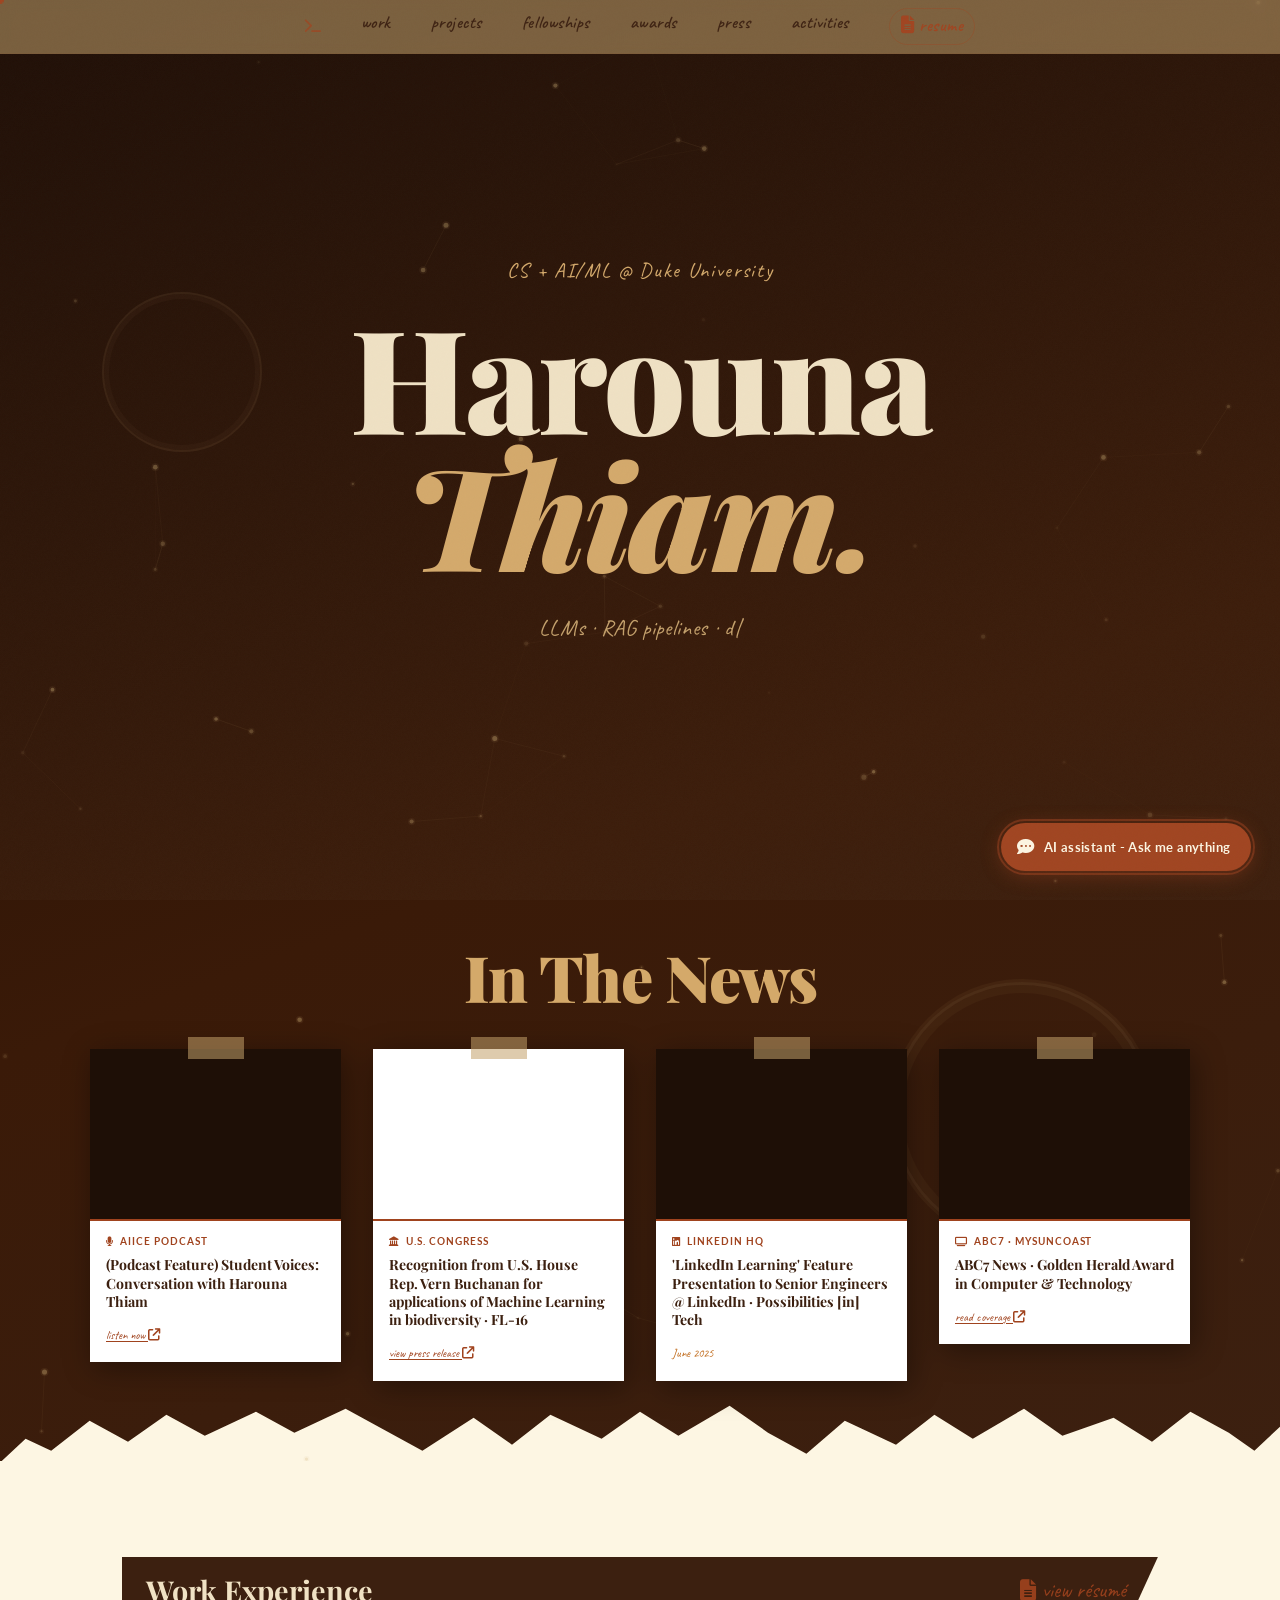
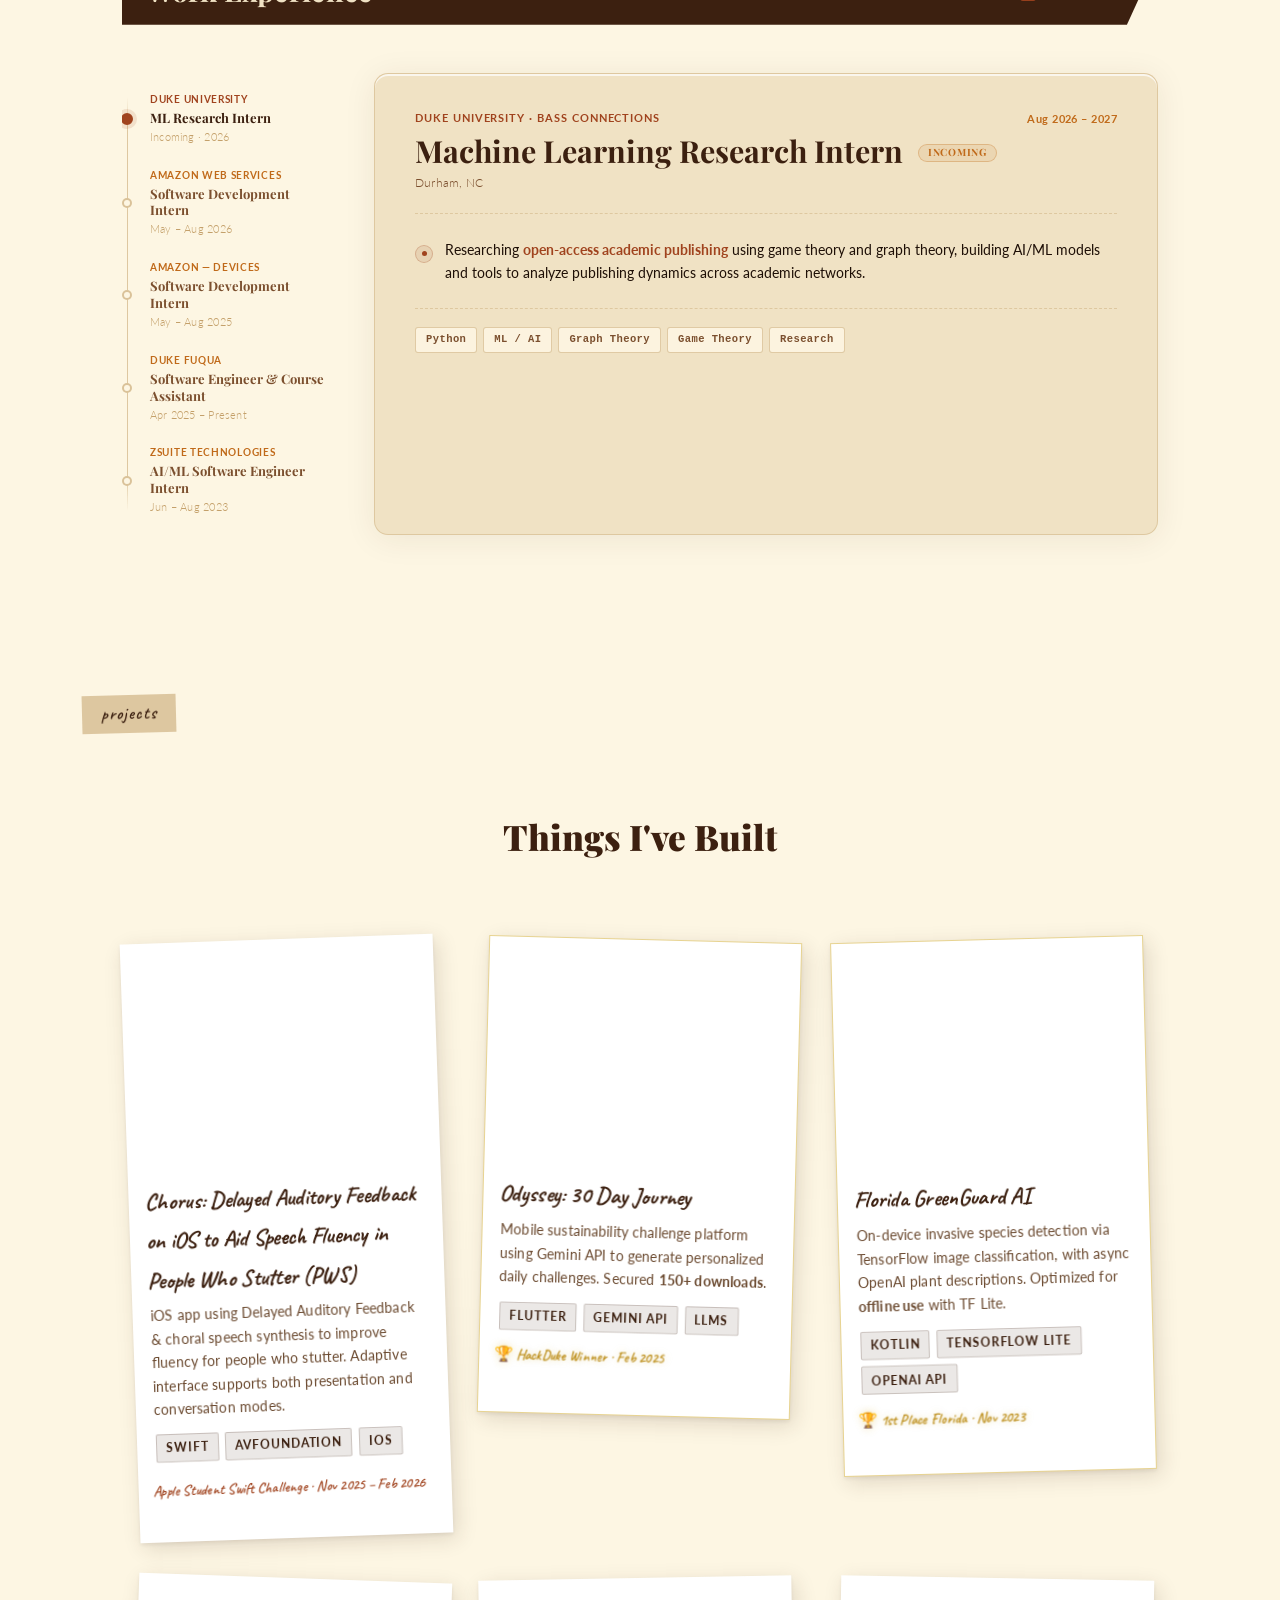
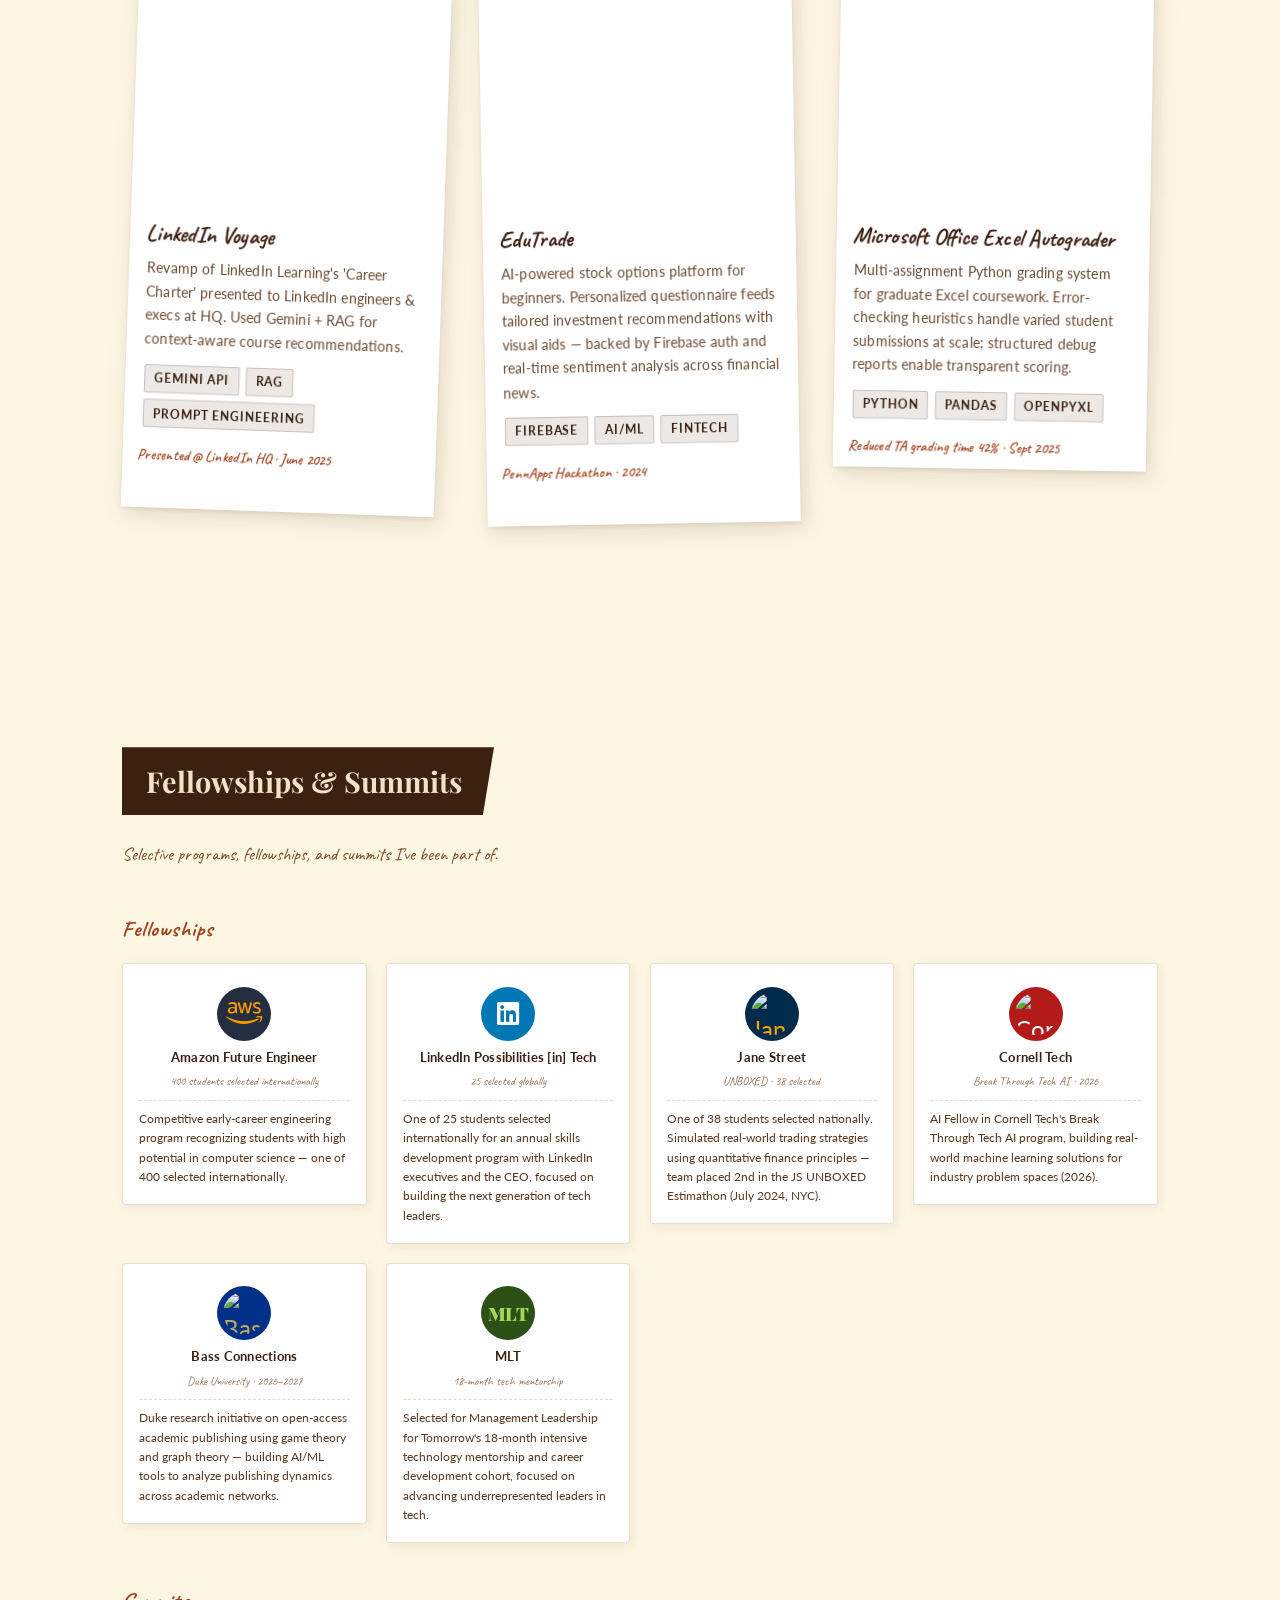
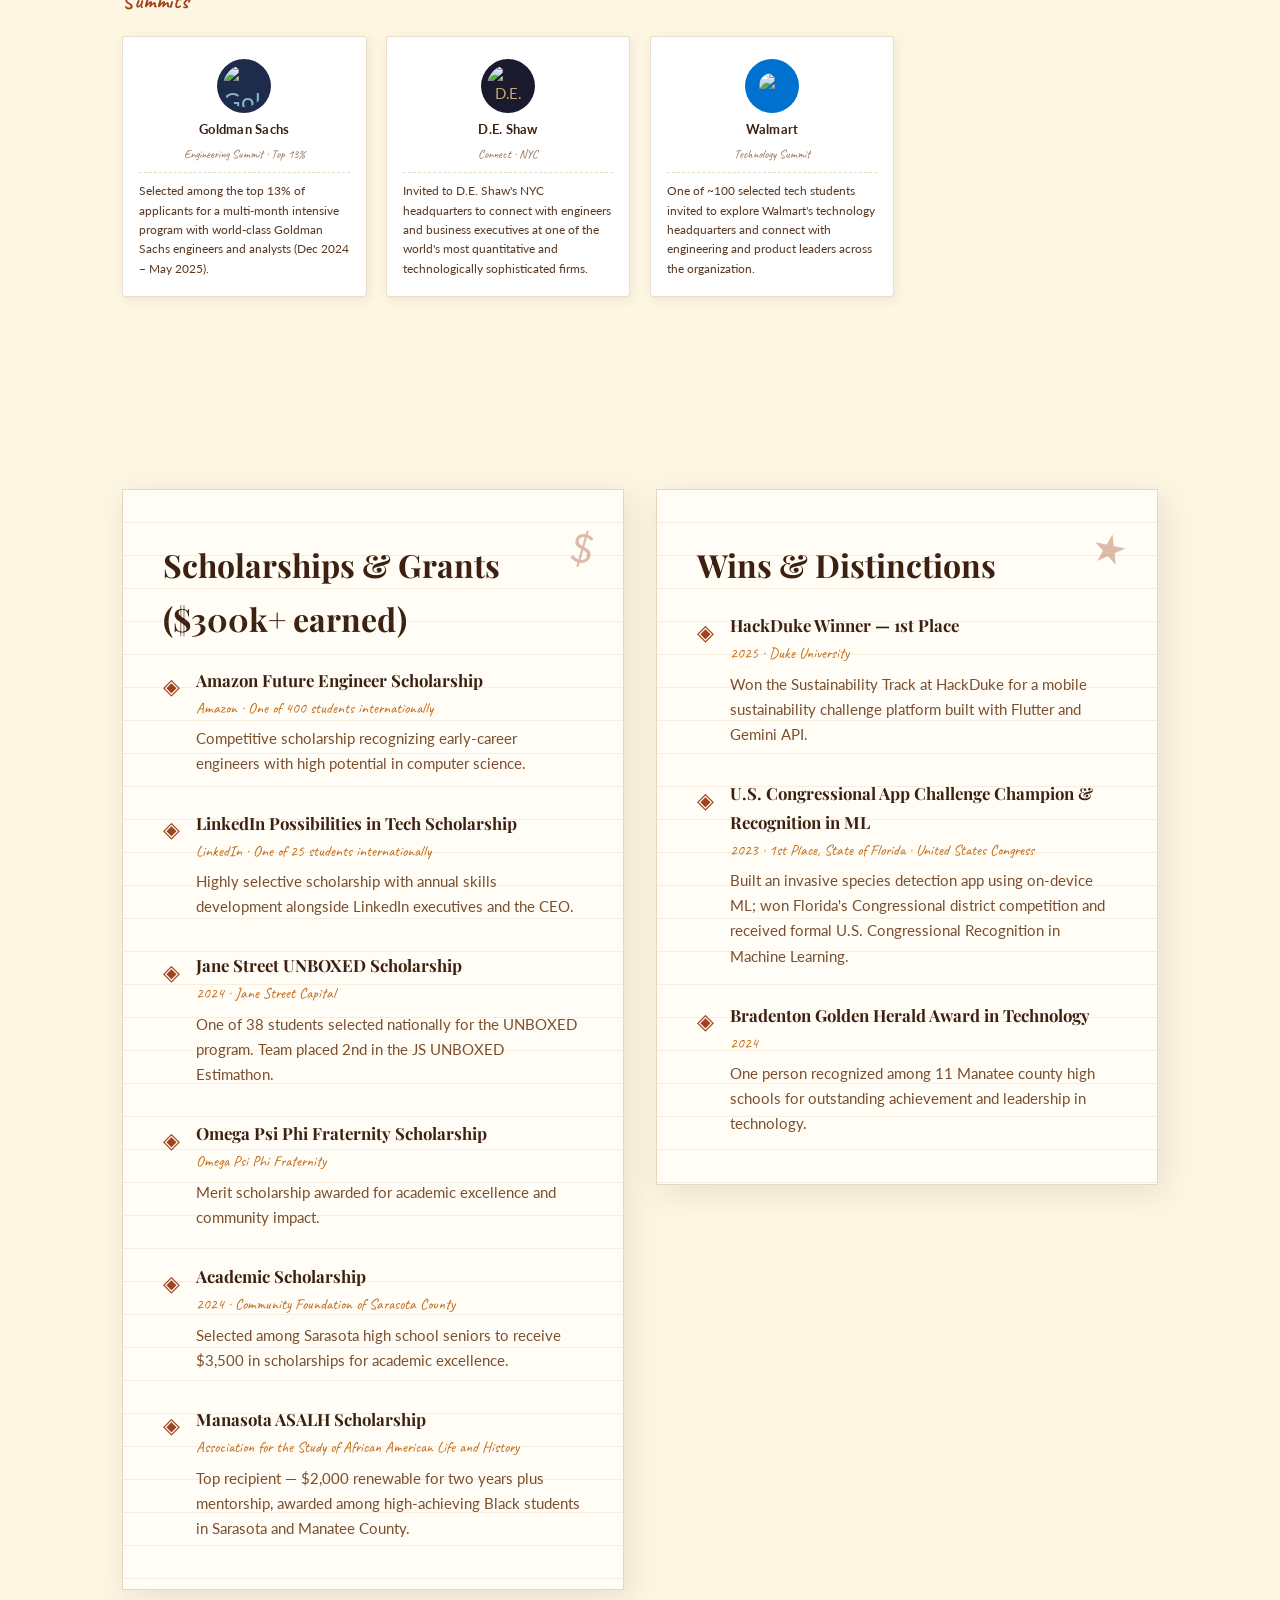
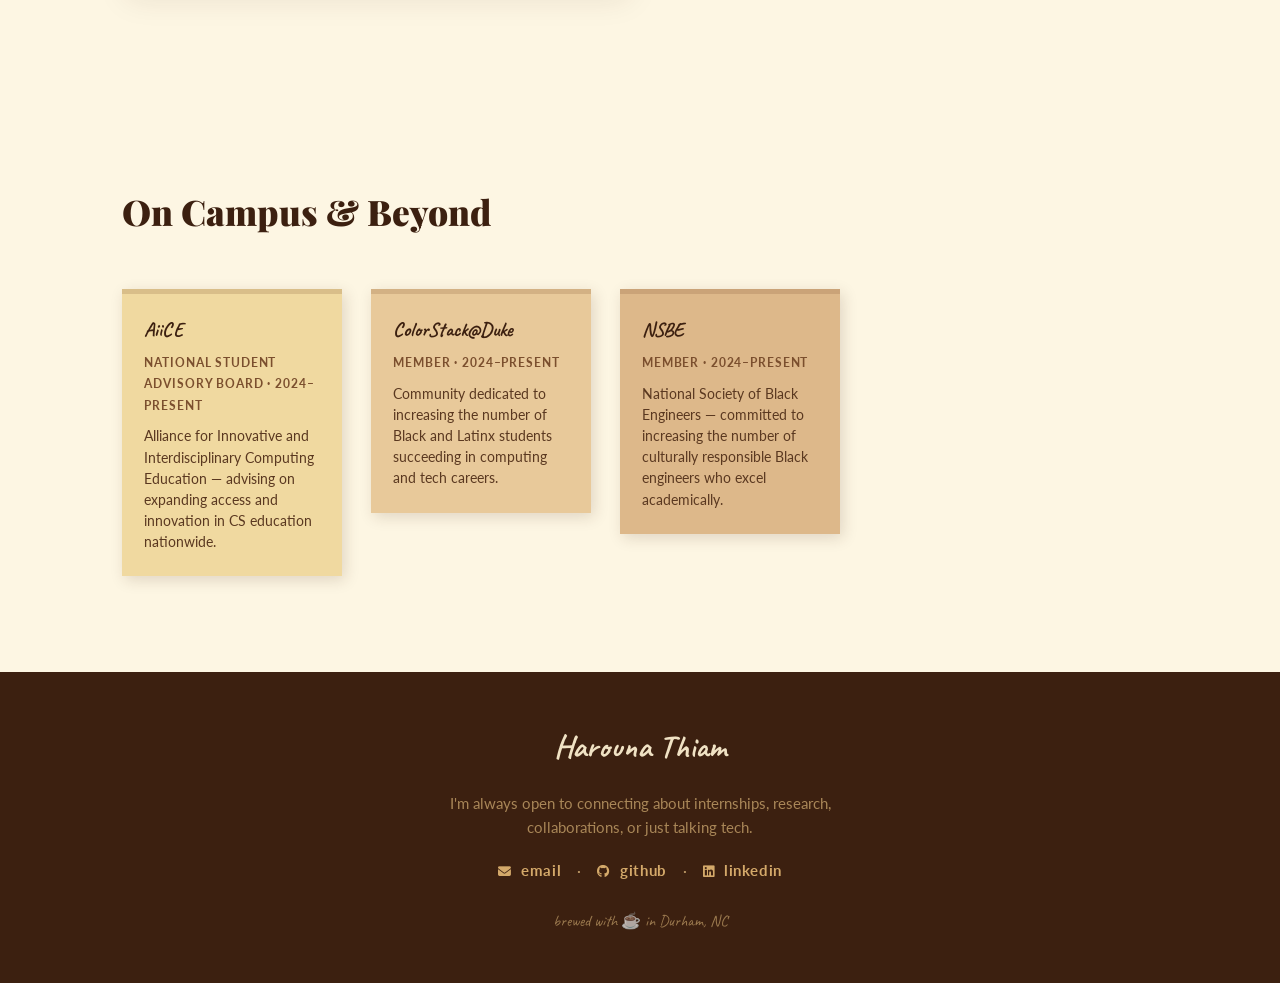
==== commit 2b3b7b46: "fixed preview image" ====
--- a/legacy-website/index-unused.html
+++ b/legacy-website/index-unused.html
@@ -9,11 +9,11 @@
   <link href="https://fonts.googleapis.com/css2?family=Playfair+Display:ital,wght@0,400;0,700;0,900;1,400;1,700&family=Caveat:wght@400;600;700&family=Lato:wght@300;400;700&display=swap" rel="stylesheet" />
   <link rel="stylesheet" href="https://cdnjs.cloudflare.com/ajax/libs/font-awesome/6.5.2/css/all.min.css" crossorigin="anonymous" />
   <link rel="stylesheet" href="styles.css" />
-  <meta property="og:title" content="Harouna Thiam" />
+  <!-- <meta property="og:title" content="Harouna Thiam" />
   <meta property="og:description" content="CS + AI/ML @ Duke University. SWE Intern @ AWS EKS." />
   <meta property="og:image" content="https://www.harounathiam.dev/logos-assets/og-image.png" />
   <meta property="og:url" content="https://www.harounathiam.dev" />
-  <meta property="og:type" content="website" />
+  <meta property="og:type" content="website" /> -->
 </head>
 <body>
 
